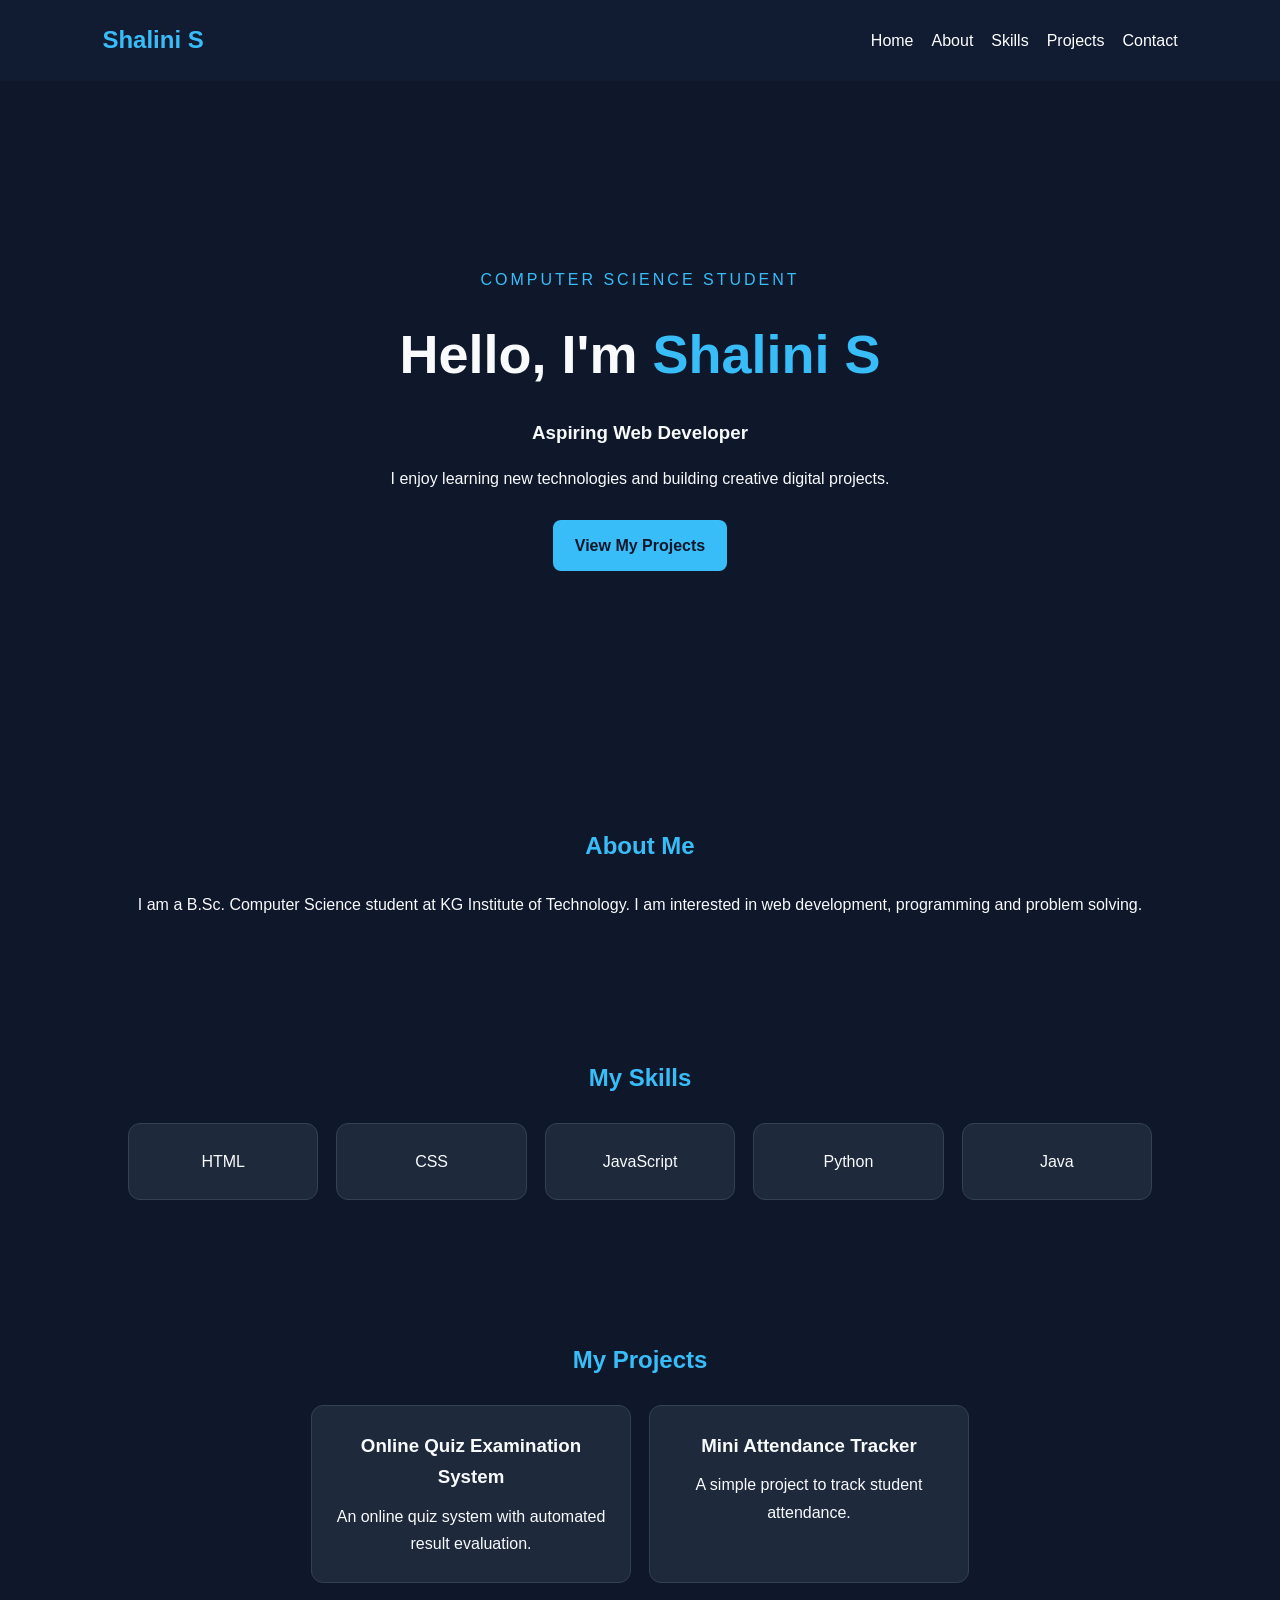
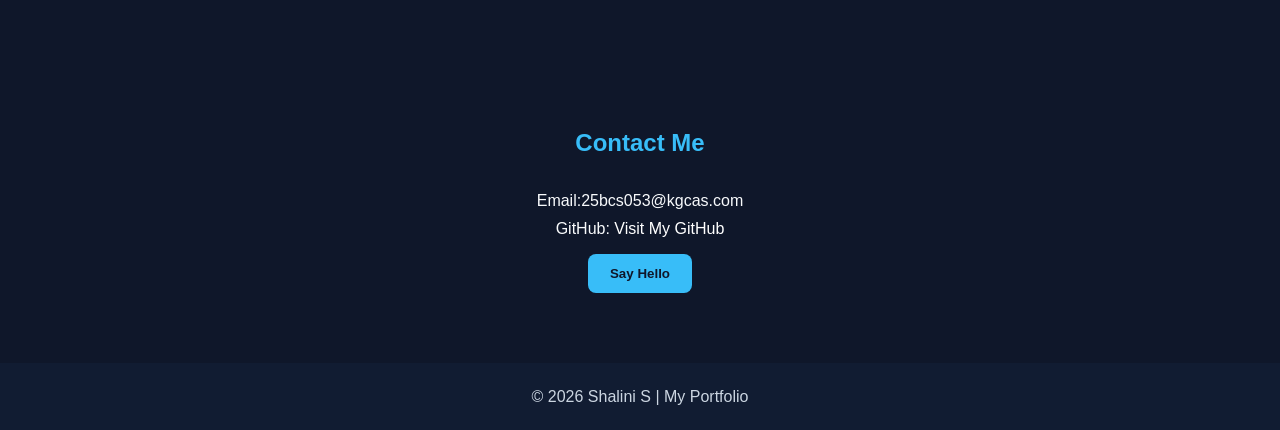
==== index.html @ 43c51bd3 "Rename intex.html to index.html" ====
<!DOCTYPE html>
<html lang="en">
<head>
    <meta charset="UTF-8">
    <meta name="viewport" content="width=device-width, initial-scale=1.0">
    <title>Shalini S | Portfolio</title>
    <link rel="stylesheet" href="style.css">
</head>
<body>

    <header>
        <h2>Shalini S</h2>
        <nav>
            <a href="#home">Home</a>
            <a href="#about">About</a>
            <a href="#skills">Skills</a>
            <a href="#projects">Projects</a>
            <a href="#contact">Contact</a>
        </nav>
    </header>

    <section id="home" class="hero">
        <p class="tag">COMPUTER SCIENCE STUDENT</p>
        <h1>Hello, I'm <span>Shalini S</span></h1>
        <h3>Aspiring Web Developer</h3>
        <p>I enjoy learning new technologies and building
           creative digital projects.</p>
        <a class="btn" href="#projects">View My Projects</a>
    </section>

    <section id="about">
        <h2>About Me</h2>
        <p>I am a B.Sc. Computer Science student at
           KG Institute of Technology. I am interested in
           web development, programming and problem solving.</p>
    </section>

    <section id="skills">
        <h2>My Skills</h2>
        <div class="cards">
            <div class="card">HTML</div>
            <div class="card">CSS</div>
            <div class="card">JavaScript</div>
            <div class="card">Python</div>
            <div class="card">Java</div>
        </div>
    </section>

    <section id="projects">
        <h2>My Projects</h2>
        <div class="cards">
            <div class="card">
                <h3>Online Quiz Examination System</h3>
                <p>An online quiz system with automated
                   result evaluation.</p>
            </div>
            <div class="card">
                <h3>Mini Attendance Tracker</h3>
                <p>A simple project to track student attendance.</p>
            </div>
        </div>
    </section>

    <section id="contact">
        <h2>Contact Me</h2>
        <p>Email:25bcs053@kgcas.com</p>
        <p>GitHub: <a href="https://github.com/Shalini671"
           target="_blank">Visit My GitHub</a></p>
        <button class="btn" onclick="showMessage()">
            Say Hello
        </button>
        <p id="message"></p>
    </section>

    <footer>
        <p>© 2026 Shalini S | My Portfolio</p>
    </footer>

    <script src="script.js"></script>
</body>
</html>
---- style.css ----
* {
    margin: 0;
    padding: 0;
    box-sizing: border-box;
    scroll-behavior: smooth;
}

body {
    font-family: Arial, sans-serif;
    background: #0f172a;
    color: #f8fafc;
    line-height: 1.7;
}

header {
    display: flex;
    justify-content: space-between;
    align-items: center;
    padding: 20px 8%;
    background: #111c32;
    flex-wrap: wrap;
    gap: 12px;
}

header h2, span {
    color: #38bdf8;
}

nav {
    display: flex;
    flex-wrap: wrap;
    gap: 18px;
}

nav a, #contact a {
    color: white;
    text-decoration: none;
}

nav a:hover, #contact a:hover {
    color: #38bdf8;
}

section {
    padding: 70px 10%;
    text-align: center;
}

.hero {
    min-height: 75vh;
    display: flex;
    flex-direction: column;
    justify-content: center;
    align-items: center;
    gap: 16px;
}

.hero h1 {
    font-size: clamp(32px, 6vw, 54px);
}

.tag {
    color: #38bdf8;
    letter-spacing: 3px;
}

.btn {
    display: inline-block;
    background: #38bdf8;
    color: #0f172a;
    padding: 12px 22px;
    border: none;
    border-radius: 8px;
    text-decoration: none;
    font-weight: bold;
    cursor: pointer;
    margin-top: 12px;
}

.btn:hover {
    background: #7dd3fc;
}

section h2 {
    margin-bottom: 24px;
    color: #38bdf8;
}

.cards {
    display: flex;
    justify-content: center;
    flex-wrap: wrap;
    gap: 18px;
}

.card {
    background: #1e293b;
    border: 1px solid #334155;
    border-radius: 12px;
    padding: 24px;
    flex: 1 1 180px;
    max-width: 320px;
}

.card h3 {
    margin-bottom: 10px;
}

footer {
    background: #111c32;
    padding: 20px;
    text-align: center;
    color: #cbd5e1;
}

@media (max-width: 600px) {
    header {
        flex-direction: column;
    }

    nav {
        justify-content: center;
        gap: 12px;
    }

    section {
        padding: 50px 6%;
    }
}
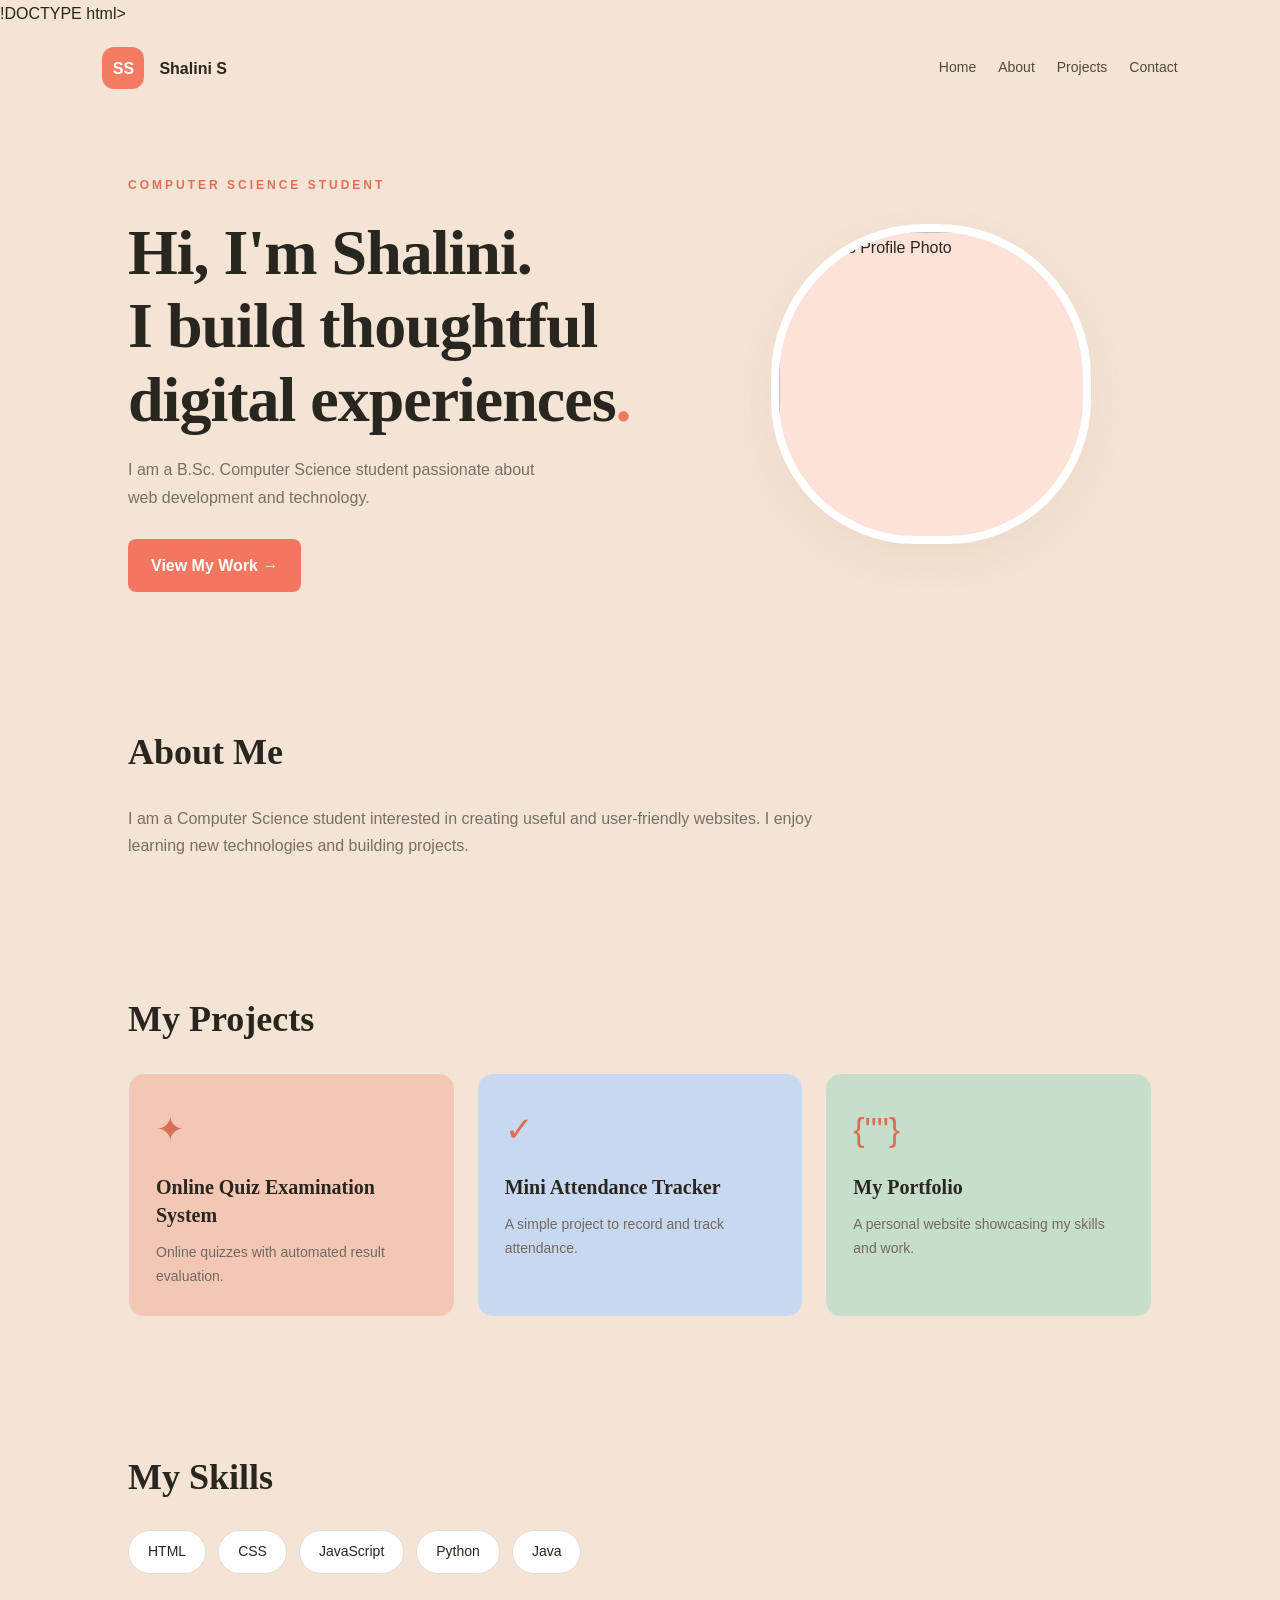
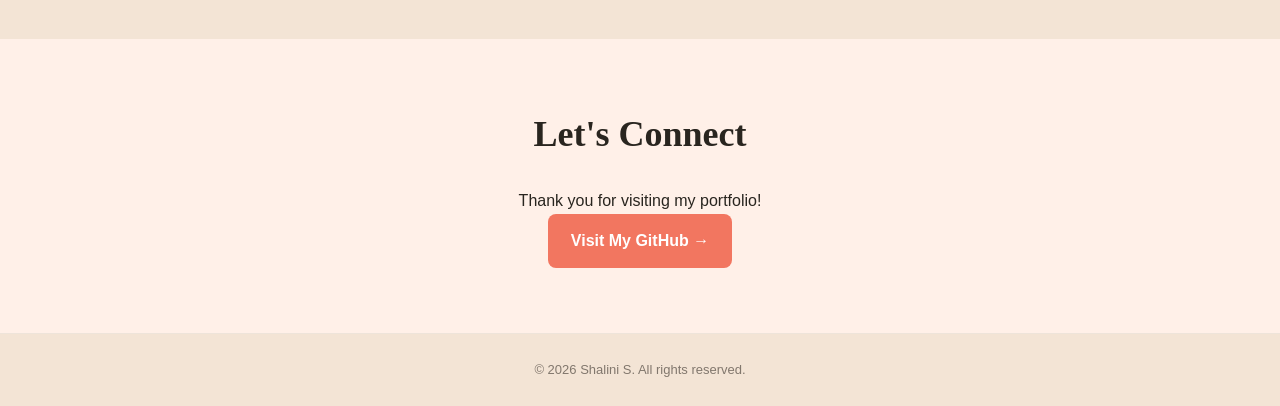
==== commit d877cd8a: "Update index.html" ====
--- a/index.html
+++ b/index.html
@@ -1,81 +1,94 @@
-<!DOCTYPE html>
+!DOCTYPE html>
 <html lang="en">
 <head>
-    <meta charset="UTF-8">
-    <meta name="viewport" content="width=device-width, initial-scale=1.0">
-    <title>Shalini S | Portfolio</title>
-    <link rel="stylesheet" href="style.css">
+  <meta charset="UTF-8">
+  <meta name="viewport" content="width=device-width, initial-scale=1.0">
+  <title>Shalini S | Portfolio</title>
+  <link rel="stylesheet" href="style.css">
 </head>
 <body>
+  <header>
+    <a class="logo" href="#home">SS</a>
+    <span class="brand">Shalini S</span>
 
-    <header>
-        <h2>Shalini S</h2>
-        <nav>
-            <a href="#home">Home</a>
-            <a href="#about">About</a>
-            <a href="#skills">Skills</a>
-            <a href="#projects">Projects</a>
-            <a href="#contact">Contact</a>
-        </nav>
-    </header>
+    <nav>
+      <a href="#home">Home</a>
+      <a href="#about">About</a>
+      <a href="#projects">Projects</a>
+      <a href="#contact">Contact</a>
+    </nav>
+  </header>
 
+  <main>
     <section id="home" class="hero">
+      <div class="intro">
         <p class="tag">COMPUTER SCIENCE STUDENT</p>
-        <h1>Hello, I'm <span>Shalini S</span></h1>
-        <h3>Aspiring Web Developer</h3>
-        <p>I enjoy learning new technologies and building
-           creative digital projects.</p>
-        <a class="btn" href="#projects">View My Projects</a>
+        <h1>Hi, I'm Shalini.<br>
+          I build thoughtful<br>
+          digital experiences<span>.</span>
+        </h1>
+        <p class="description">
+          I am a B.Sc. Computer Science student
+          passionate about web development and technology.
+        </p>
+        <a class="btn" href="#projects">View My Work →</a>
+      </div>
+      <div class="profile">
+  <img src="shalini.jpeg"
+       alt="Shalini's Profile Photo"
+       class="profile-photo">
+</div>
     </section>
 
-    <section id="about">
-        <h2>About Me</h2>
-        <p>I am a B.Sc. Computer Science student at
-           KG Institute of Technology. I am interested in
-           web development, programming and problem solving.</p>
+    <section id="about" class="section">
+      <h2>About Me</h2>
+      <p>
+        I am a Computer Science student interested in
+        creating useful and user-friendly websites.
+        I enjoy learning new technologies and building projects.
+      </p>
     </section>
 
-    <section id="skills">
-        <h2>My Skills</h2>
-        <div class="cards">
-            <div class="card">HTML</div>
-            <div class="card">CSS</div>
-            <div class="card">JavaScript</div>
-            <div class="card">Python</div>
-            <div class="card">Java</div>
-        </div>
+    <section id="projects" class="section">
+      <h2>My Projects</h2>
+      <div class="projects">
+        <article class="project-card peach">
+          <div class="project-icon">✦</div>
+          <h3>Online Quiz Examination System</h3>
+          <p>Online quizzes with automated result evaluation.</p>
+        </article>
+        <article class="project-card blue">
+          <div class="project-icon">✓</div>
+          <h3>Mini Attendance Tracker</h3>
+          <p>A simple project to record and track attendance.</p>
+        </article>
+        <article class="project-card green">
+          <div class="project-icon">{"</>"}</div>
+          <h3>My Portfolio</h3>
+          <p>A personal website showcasing my skills and work.</p>
+        </article>
+      </div>
     </section>
 
-    <section id="projects">
-        <h2>My Projects</h2>
-        <div class="cards">
-            <div class="card">
-                <h3>Online Quiz Examination System</h3>
-                <p>An online quiz system with automated
-                   result evaluation.</p>
-            </div>
-            <div class="card">
-                <h3>Mini Attendance Tracker</h3>
-                <p>A simple project to track student attendance.</p>
-            </div>
-        </div>
+    <section id="skills" class="section">
+      <h2>My Skills</h2>
+      <div class="skills">
+        <span>HTML</span><span>CSS</span>
+        <span>JavaScript</span><span>Python</span><span>Java</span>
+      </div>
     </section>
 
-    <section id="contact">
-        <h2>Contact Me</h2>
-        <p>Email:25bcs053@kgcas.com</p>
-        <p>GitHub: <a href="https://github.com/Shalini671"
-           target="_blank">Visit My GitHub</a></p>
-        <button class="btn" onclick="showMessage()">
-            Say Hello
-        </button>
-        <p id="message"></p>
+    <section id="contact" class="section">
+      <h2>Let's Connect</h2>
+      <p>Thank you for visiting my portfolio!</p>
+      <a class="btn" href="https://github.com/Shalini671"
+         target="_blank" rel="noopener noreferrer">
+        Visit My GitHub →
+      </a>
     </section>
+  </main>
 
-    <footer>
-        <p>© 2026 Shalini S | My Portfolio</p>
-    </footer>
-
-    <script src="script.js"></script>
+  <footer>© 2026 Shalini S. All rights reserved.</footer>
+  <script src="script.js"></script>
 </body>
 </html>
--- a/style.css
+++ b/style.css
@@ -1,129 +1,257 @@
 * {
-    margin: 0;
-    padding: 0;
-    box-sizing: border-box;
-    scroll-behavior: smooth;
+  margin: 0;
+  padding: 0;
+  box-sizing: border-box;
+  scroll-behavior: smooth;
 }
 
 body {
-    font-family: Arial, sans-serif;
-    background: #0f172a;
-    color: #f8fafc;
-    line-height: 1.7;
+  font-family: Arial, sans-serif;
+  background: #f3e4d5;
+  color: #29251f;
+  line-height: 1.7;
 }
 
 header {
-    display: flex;
-    justify-content: space-between;
-    align-items: center;
-    padding: 20px 8%;
-    background: #111c32;
+  display: flex;
+  align-items: center;
+  gap: 15px;
+  padding: 20px 8%;
+  background: #f3e4d5;
+  border-bottom: 1px solid #eee4da;
+  position: sticky;
+  top: 0;
+  z-index: 10;
+}
+
+.logo {
+  display: grid;
+  place-items: center;
+  width: 42px;
+  height: 42px;
+  border-radius: 12px;
+  background: #f47c63;
+  color: white;
+  font-weight: bold;
+  text-decoration: none;
+}
+
+.brand {
+  font-weight: bold;
+  margin-right: auto;
+}
+
+nav {
+  display: flex;
+  gap: 22px;
+}
+
+nav a {
+  text-decoration: none;
+  color: #51483f;
+  font-size: 14px;
+  transition: color 0.3s;
+}
+
+nav a:hover {
+  color: #f27660;
+}
+
+.hero {
+  min-height: 500px;
+  display: flex;
+  align-items: center;
+  justify-content: space-between;
+  gap: 50px;
+  padding: 65px 10%;
+}
+
+.intro {
+  flex: 1.2;
+}
+
+.tag {
+  color: #df7058;
+  font-size: 12px;
+  font-weight: bold;
+  letter-spacing: 3px;
+}
+
+h1 {
+  font-family: Georgia, serif;
+  font-size: clamp(38px, 5vw, 64px);
+  line-height: 1.15;
+  margin: 20px 0;
+  letter-spacing: -1px;
+}
+
+h1 span {
+  color: #f27660;
+}
+
+.description {
+  max-width: 440px;
+  color: #776f67;
+  margin-bottom: 28px;
+}
+
+.btn {
+  display: inline-block;
+  padding: 13px 23px;
+  background: #f27660;
+  color: white;
+  border-radius: 8px;
+  text-decoration: none;
+  font-weight: bold;
+  transition: 0.3s;
+}
+
+.btn:hover {
+  background: #d95f49;
+  transform: translateY(-2px);
+}
+
+.profile {
+  flex: 1;
+  display: flex;
+  justify-content: center;
+  position: relative;
+}
+
+.profile-photo {
+  width: min(320px, 75vw);
+  aspect-ratio: 1 / 1;
+  object-fit: cover;
+  object-position: center;
+  border-radius: 48% 48% 45% 45%;
+  border: 8px solid white;
+  box-shadow: 0 15px 40px #e9c7b966;
+  background: #fce2d9;
+}
+
+.section {
+  padding: 65px 10%;
+}
+
+.section h2 {
+  font-family: Georgia, serif;
+  font-size: 36px;
+  margin-bottom: 22px;
+}
+
+#about p {
+  max-width: 700px;
+  color: #776f67;
+}
+
+.projects {
+  display: grid;
+  grid-template-columns: repeat(3, minmax(0, 1fr));
+  gap: 22px;
+}
+
+.project-card {
+  padding: 27px;
+  border-radius: 16px;
+  border: 1px solid #eee5dc;
+  transition: transform 0.3s, box-shadow 0.3s;
+}
+
+.project-card:hover {
+  transform: translateY(-6px);
+  box-shadow: 0 12px 28px #8b71551a;
+}
+
+.peach {
+  background: #f4c7b5;
+}
+
+.blue {
+  background: #c8d8f0;
+}
+
+.green {
+  background: #c7dfca;
+}
+
+.project-icon {
+  font-size: 34px;
+  margin-bottom: 15px;
+  color: #d96f58;
+}
+
+.project-card h3 {
+  font-family: Georgia, serif;
+  font-size: 20px;
+  line-height: 1.4;
+  margin-bottom: 12px;
+}
+
+.project-card p {
+  font-size: 14px;
+  color: #716960;
+}
+
+.skills {
+  display: flex;
+  flex-wrap: wrap;
+  gap: 12px;
+}
+
+.skills span {
+  padding: 9px 19px;
+  border: 1px solid #e9dcd0;
+  border-radius: 30px;
+  background: white;
+  font-size: 14px;
+}
+
+#contact {
+  background: #fff0e8;
+  text-align: center;
+}
+
+footer {
+  text-align: center;
+  padding: 25px;
+  color: #81776d;
+  font-size: 13px;
+  border-top: 1px solid #eee4da;
+}
+
+@media (max-width: 750px) {
+  header {
     flex-wrap: wrap;
-    gap: 12px;
-}
-
-header h2, span {
-    color: #38bdf8;
-}
-
-nav {
-    display: flex;
+    padding: 16px 6%;
+  }
+
+  nav {
+    width: 100%;
     flex-wrap: wrap;
-    gap: 18px;
-}
-
-nav a, #contact a {
-    color: white;
-    text-decoration: none;
-}
-
-nav a:hover, #contact a:hover {
-    color: #38bdf8;
-}
-
-section {
-    padding: 70px 10%;
+    gap: 15px;
+  }
+
+  .hero {
+    flex-direction: column-reverse;
     text-align: center;
-}
-
-.hero {
-    min-height: 75vh;
-    display: flex;
-    flex-direction: column;
-    justify-content: center;
-    align-items: center;
-    gap: 16px;
-}
-
-.hero h1 {
-    font-size: clamp(32px, 6vw, 54px);
-}
-
-.tag {
-    color: #38bdf8;
-    letter-spacing: 3px;
-}
-
-.btn {
-    display: inline-block;
-    background: #38bdf8;
-    color: #0f172a;
-    padding: 12px 22px;
-    border: none;
-    border-radius: 8px;
-    text-decoration: none;
-    font-weight: bold;
-    cursor: pointer;
-    margin-top: 12px;
-}
-
-.btn:hover {
-    background: #7dd3fc;
-}
-
-section h2 {
-    margin-bottom: 24px;
-    color: #38bdf8;
-}
-
-.cards {
-    display: flex;
-    justify-content: center;
-    flex-wrap: wrap;
-    gap: 18px;
-}
-
-.card {
-    background: #1e293b;
-    border: 1px solid #334155;
-    border-radius: 12px;
-    padding: 24px;
-    flex: 1 1 180px;
-    max-width: 320px;
-}
-
-.card h3 {
-    margin-bottom: 10px;
-}
-
-footer {
-    background: #111c32;
-    padding: 20px;
-    text-align: center;
-    color: #cbd5e1;
-}
-
-@media (max-width: 600px) {
-    header {
-        flex-direction: column;
-    }
-
-    nav {
-        justify-content: center;
-        gap: 12px;
-    }
-
-    section {
-        padding: 50px 6%;
-    }
-}+    padding: 45px 7%;
+    gap: 30px;
+  }
+
+  .description {
+    margin-left: auto;
+    margin-right: auto;
+  }
+
+  .section {
+    padding: 45px 7%;
+  }
+
+  .projects {
+    grid-template-columns: 1fr;
+  }
+
+  .section h2 {
+    font-size: 30px;
+  }
+}
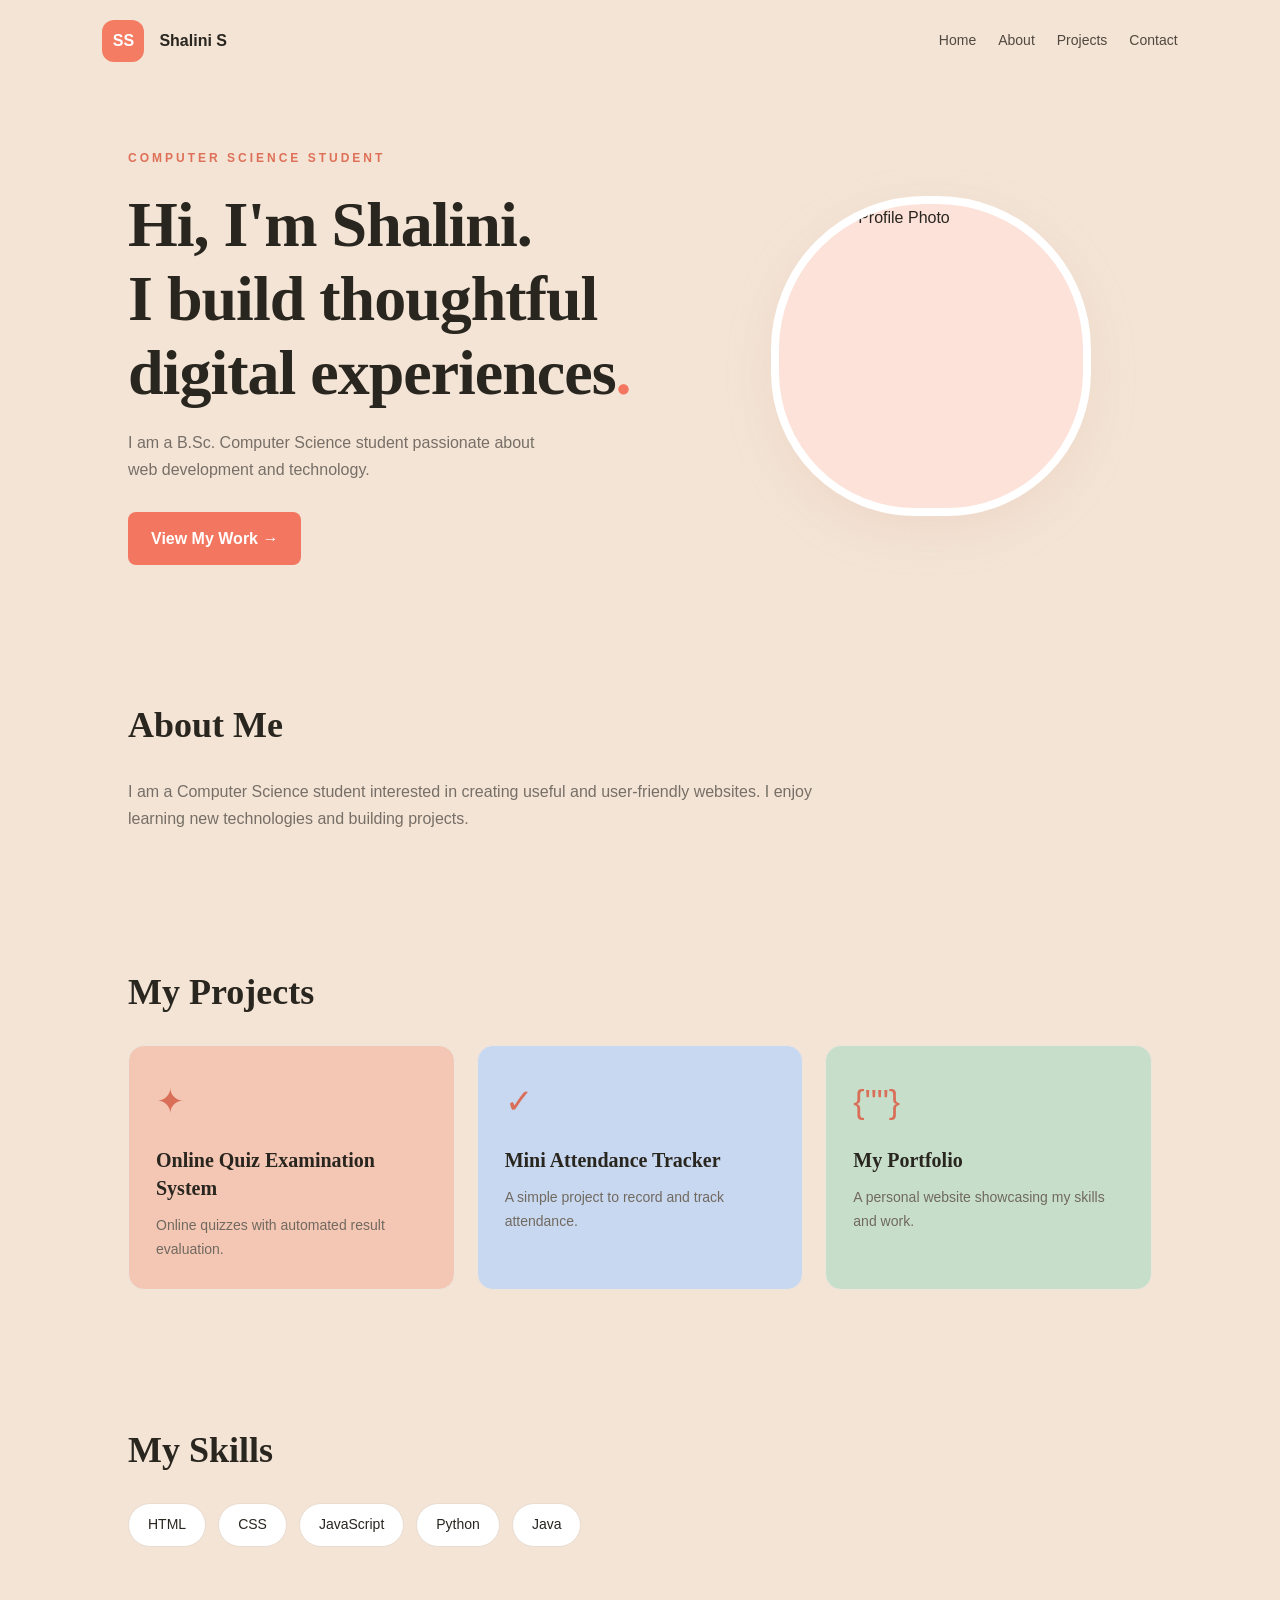
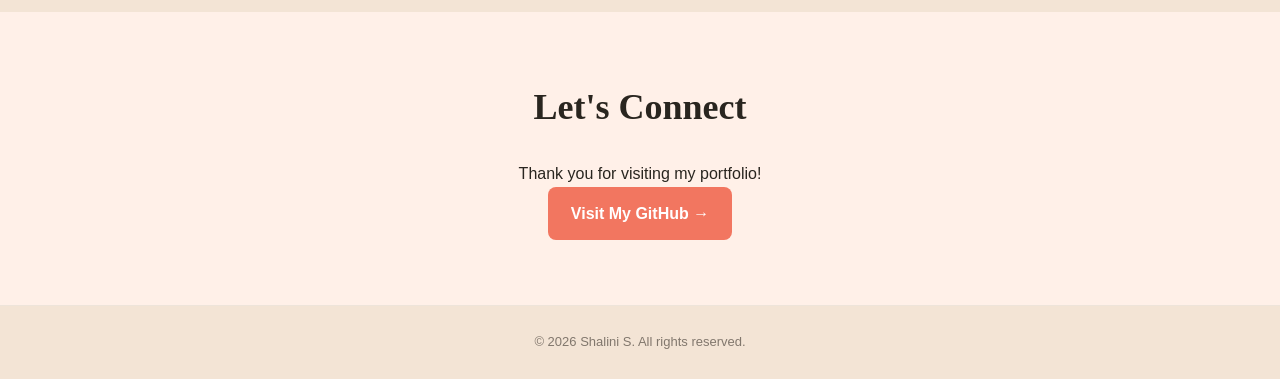
==== commit 7b64fdb3: "Update index.html" ====
--- a/index.html
+++ b/index.html
@@ -1,4 +1,4 @@
-!DOCTYPE html>
+<!DOCTYPE html>
 <html lang="en">
 <head>
   <meta charset="UTF-8">
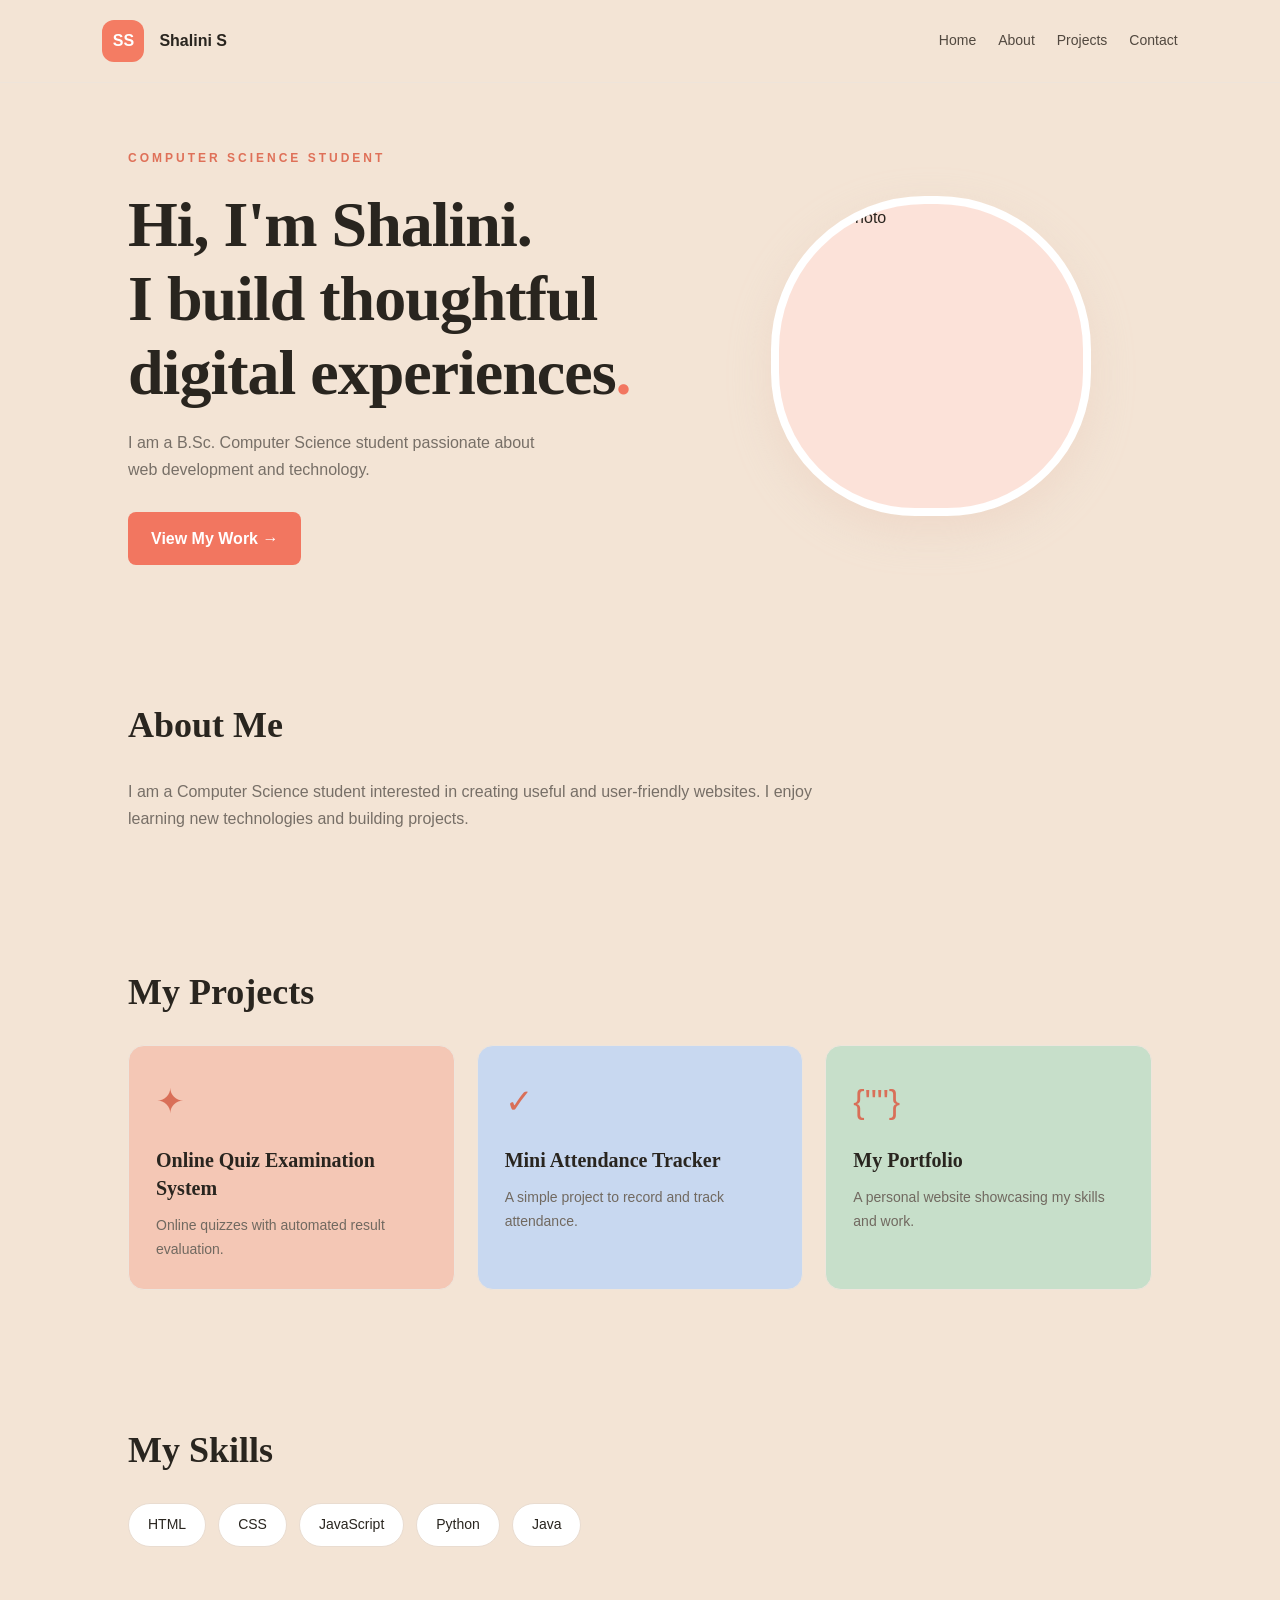
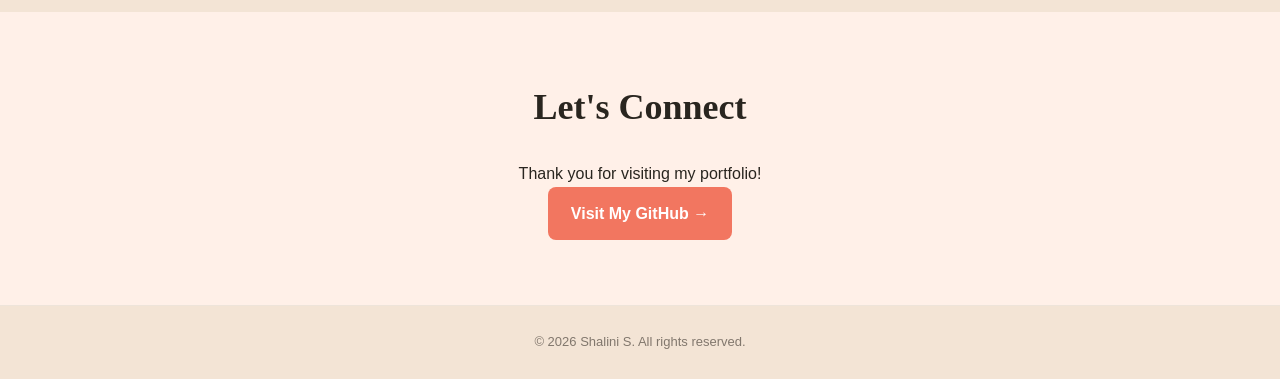
==== commit 3f68c4e2: "Update index.html" ====
--- a/index.html
+++ b/index.html
@@ -35,7 +35,7 @@
       </div>
       <div class="profile">
   <img src="shalini.jpeg"
-       alt="Shalini's Profile Photo"
+       alt="Profile Photo"
        class="profile-photo">
 </div>
     </section>
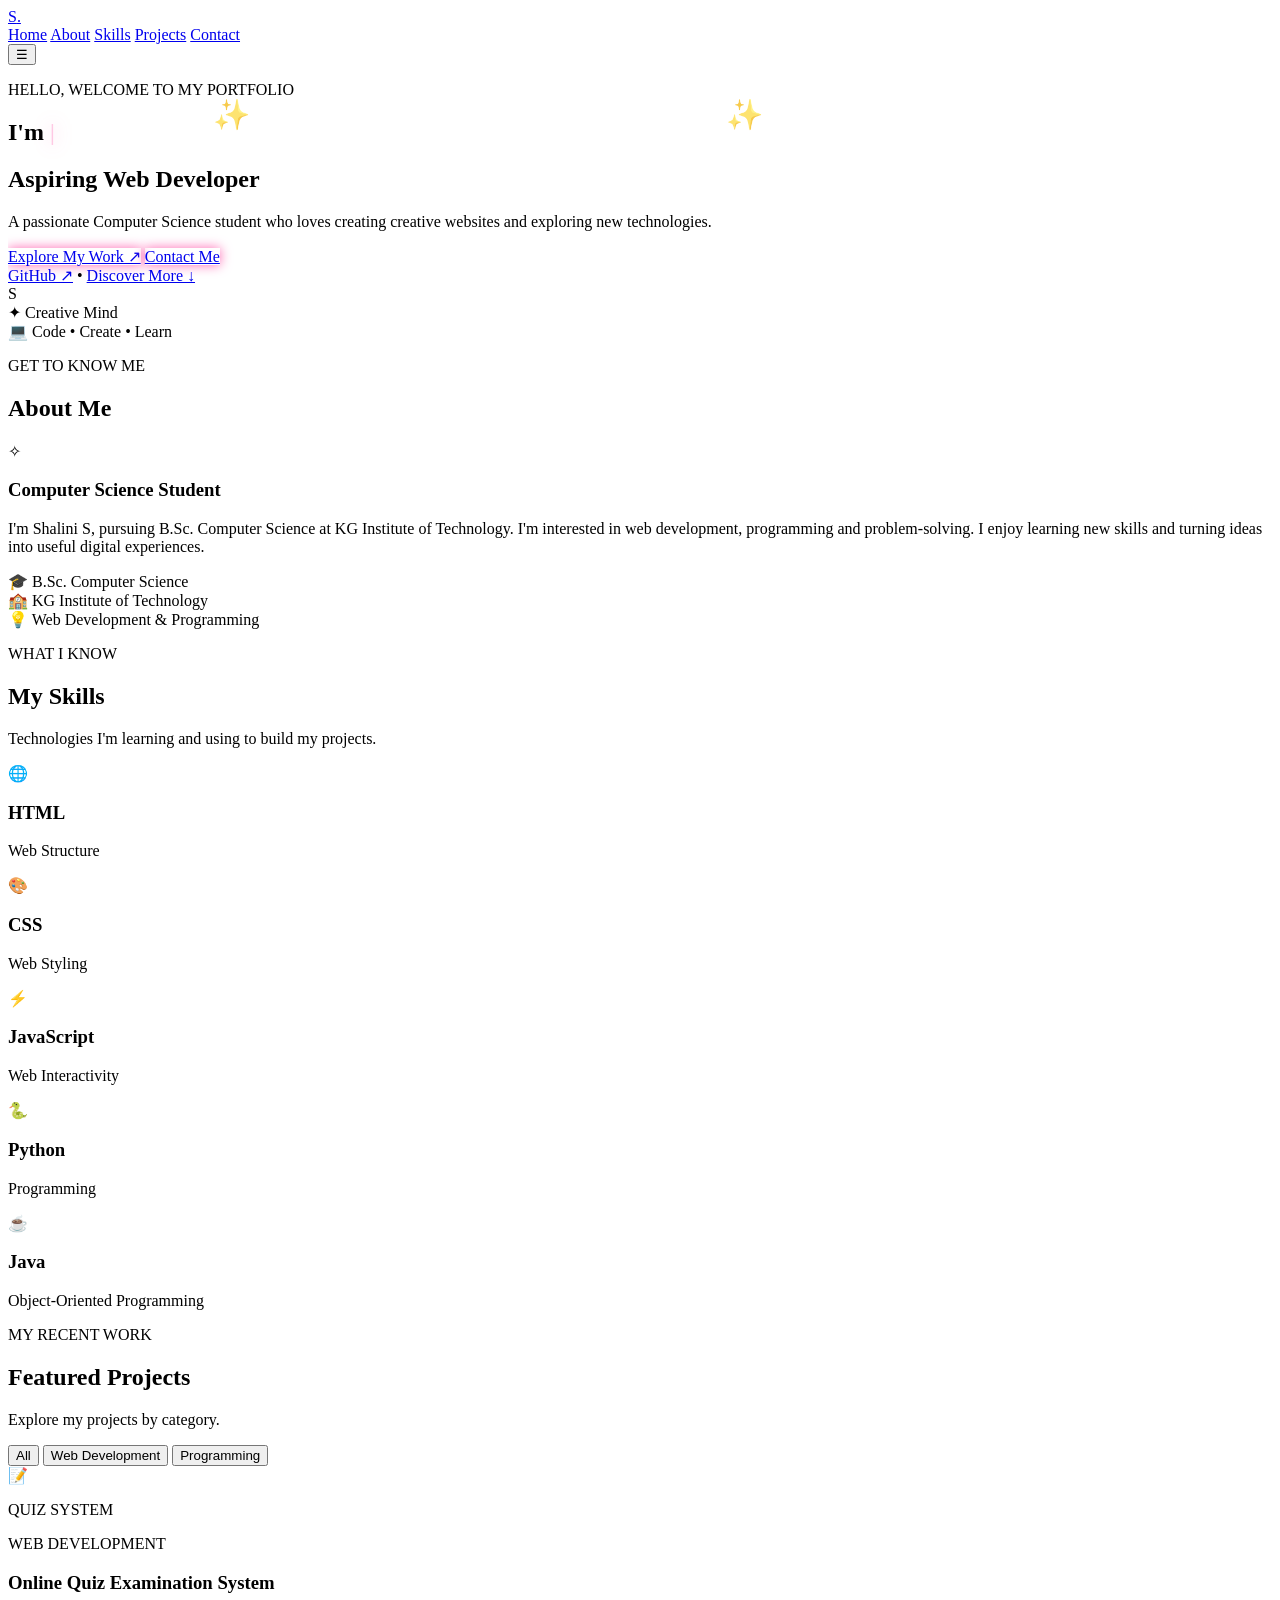
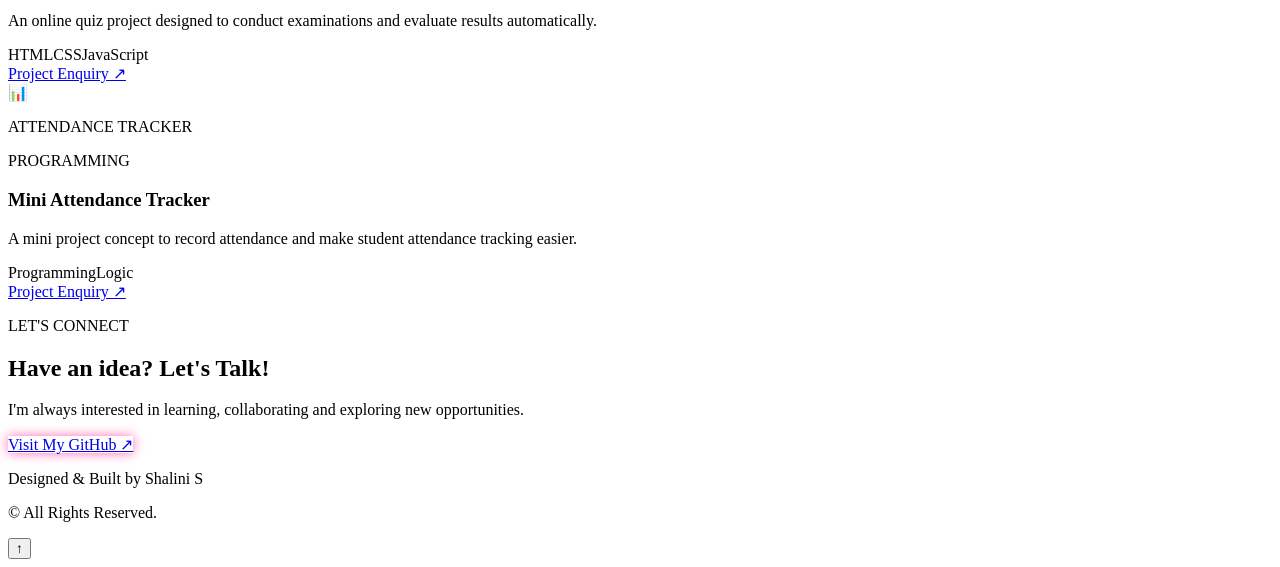
==== commit 718d9137: "Update index.html" ====
--- a/index.html
+++ b/index.html
@@ -1,94 +1,227 @@
 <!DOCTYPE html>
 <html lang="en">
 <head>
-  <meta charset="UTF-8">
-  <meta name="viewport" content="width=device-width, initial-scale=1.0">
-  <title>Shalini S | Portfolio</title>
-  <link rel="stylesheet" href="style.css">
+    <meta charset="UTF-8">
+    <meta name="viewport" content="width=device-width, initial-scale=1.0">
+    <title>Shalini S | Portfolio</title>
+    <link rel="stylesheet" href="style.css">
+    <link rel="preconnect" href="https://fonts.googleapis.com">
+    <link href="https://fonts.googleapis.com/css2?family=Poppins:wght@300;400;500;600;700;800&display=swap" rel="stylesheet">
 </head>
 <body>
-  <header>
-    <a class="logo" href="#home">SS</a>
-    <span class="brand">Shalini S</span>
-
-    <nav>
-      <a href="#home">Home</a>
-      <a href="#about">About</a>
-      <a href="#projects">Projects</a>
-      <a href="#contact">Contact</a>
-    </nav>
-  </header>
-
-  <main>
-    <section id="home" class="hero">
-      <div class="intro">
-        <p class="tag">COMPUTER SCIENCE STUDENT</p>
-        <h1>Hi, I'm Shalini.<br>
-          I build thoughtful<br>
-          digital experiences<span>.</span>
-        </h1>
-        <p class="description">
-          I am a B.Sc. Computer Science student
-          passionate about web development and technology.
-        </p>
-        <a class="btn" href="#projects">View My Work →</a>
-      </div>
-      <div class="profile">
-  <img src="shalini.jpeg"
-       alt="Profile Photo"
-       class="profile-photo">
-</div>
-    </section>
-
-    <section id="about" class="section">
-      <h2>About Me</h2>
-      <p>
-        I am a Computer Science student interested in
-        creating useful and user-friendly websites.
-        I enjoy learning new technologies and building projects.
-      </p>
-    </section>
-
-    <section id="projects" class="section">
-      <h2>My Projects</h2>
-      <div class="projects">
-        <article class="project-card peach">
-          <div class="project-icon">✦</div>
-          <h3>Online Quiz Examination System</h3>
-          <p>Online quizzes with automated result evaluation.</p>
-        </article>
-        <article class="project-card blue">
-          <div class="project-icon">✓</div>
-          <h3>Mini Attendance Tracker</h3>
-          <p>A simple project to record and track attendance.</p>
-        </article>
-        <article class="project-card green">
-          <div class="project-icon">{"</>"}</div>
-          <h3>My Portfolio</h3>
-          <p>A personal website showcasing my skills and work.</p>
-        </article>
-      </div>
-    </section>
-
-    <section id="skills" class="section">
-      <h2>My Skills</h2>
-      <div class="skills">
-        <span>HTML</span><span>CSS</span>
-        <span>JavaScript</span><span>Python</span><span>Java</span>
-      </div>
-    </section>
-
-    <section id="contact" class="section">
-      <h2>Let's Connect</h2>
-      <p>Thank you for visiting my portfolio!</p>
-      <a class="btn" href="https://github.com/Shalini671"
-         target="_blank" rel="noopener noreferrer">
-        Visit My GitHub →
-      </a>
-    </section>
-  </main>
-
-  <footer>© 2026 Shalini S. All rights reserved.</footer>
-  <script src="script.js"></script>
+
+    <div class="cursor-glow"></div>
+
+    <header>
+        <a href="#home" class="logo">S<span>.</span></a>
+
+        <nav id="navbar">
+            <a href="#home" class="active">Home</a>
+            <a href="#about">About</a>
+            <a href="#skills">Skills</a>
+            <a href="#projects">Projects</a>
+            <a href="#contact">Contact</a>
+        </nav>
+
+        <button class="menu-btn" id="menuBtn" aria-label="Toggle menu">☰</button>
+    </header>
+
+    <main>
+        <section id="home" class="hero section">
+            <div class="hero-content reveal">
+                <p class="intro">HELLO, WELCOME TO MY PORTFOLIO</p>
+
+                <h1>I'm <span id="animatedName"></span><span class="typing-cursor">|</span></h1>
+
+                <h2>Aspiring <span class="gradient-text">Web Developer</span></h2>
+
+                <p class="hero-description">
+                    A passionate Computer Science student who loves creating
+                    creative websites and exploring new technologies.
+                </p>
+
+                <div class="hero-buttons">
+                    <a href="#projects" class="btn primary-btn">Explore My Work ↗</a>
+                    <a href="#contact" class="btn outline-btn">Contact Me</a>
+                </div>
+
+                <div class="social-links">
+                    <a href="https://github.com/Shalini671"
+                       target="_blank" rel="noopener noreferrer">GitHub ↗</a>
+                    <span>•</span>
+                    <a href="#about">Discover More ↓</a>
+                </div>
+            </div>
+
+            <div class="hero-visual reveal">
+                <div class="orbit orbit-one"></div>
+                <div class="orbit orbit-two"></div>
+                <div class="profile-circle">
+                    <div class="profile-placeholder">S</div>
+                    <!-- To display your photo, replace the S above with:
+                    <img src="shalini.jpg" alt="Shalini S">
+                    Keep shalini.jpg in the same folder. -->
+                </div>
+                <div class="floating-card card-top">✦ Creative Mind</div>
+                <div class="floating-card card-bottom">💻 Code • Create • Learn</div>
+            </div>
+        </section>
+
+        <section id="about" class="section">
+            <div class="section-heading reveal">
+                <p class="section-tag">GET TO KNOW ME</p>
+                <h2>About <span class="gradient-text">Me</span></h2>
+            </div>
+
+            <div class="about-card reveal">
+                <div class="about-icon">✧</div>
+                <div>
+                    <h3>Computer Science Student</h3>
+                    <p>
+                        I'm Shalini S, pursuing B.Sc. Computer Science at
+                        KG Institute of Technology. I'm interested in web
+                        development, programming and problem-solving.
+                        I enjoy learning new skills and turning ideas into
+                        useful digital experiences.
+                    </p>
+                    <div class="about-details">
+                        <div><span>🎓</span> B.Sc. Computer Science</div>
+                        <div><span>🏫</span> KG Institute of Technology</div>
+                        <div><span>💡</span> Web Development & Programming</div>
+                    </div>
+                </div>
+            </div>
+        </section>
+
+        <section id="skills" class="section">
+            <div class="section-heading reveal">
+                <p class="section-tag">WHAT I KNOW</p>
+                <h2>My <span class="gradient-text">Skills</span></h2>
+                <p class="section-description">
+                    Technologies I'm learning and using to build my projects.
+                </p>
+            </div>
+
+            <div class="skills-grid">
+                <div class="skill-card reveal">
+                    <span class="skill-icon">🌐</span>
+                    <h3>HTML</h3>
+                    <p>Web Structure</p>
+                    <div class="skill-line"><span style="--level:85%"></span></div>
+                </div>
+
+                <div class="skill-card reveal">
+                    <span class="skill-icon">🎨</span>
+                    <h3>CSS</h3>
+                    <p>Web Styling</p>
+                    <div class="skill-line"><span style="--level:80%"></span></div>
+                </div>
+
+                <div class="skill-card reveal">
+                    <span class="skill-icon">⚡</span>
+                    <h3>JavaScript</h3>
+                    <p>Web Interactivity</p>
+                    <div class="skill-line"><span style="--level:70%"></span></div>
+                </div>
+
+                <div class="skill-card reveal">
+                    <span class="skill-icon">🐍</span>
+                    <h3>Python</h3>
+                    <p>Programming</p>
+                    <div class="skill-line"><span style="--level:75%"></span></div>
+                </div>
+
+                <div class="skill-card reveal">
+                    <span class="skill-icon">☕</span>
+                    <h3>Java</h3>
+                    <p>Object-Oriented Programming</p>
+                    <div class="skill-line"><span style="--level:65%"></span></div>
+                </div>
+            </div>
+        </section>
+
+        <section id="projects" class="section">
+            <div class="section-heading reveal">
+                <p class="section-tag">MY RECENT WORK</p>
+                <h2>Featured <span class="gradient-text">Projects</span></h2>
+                <p class="section-description">
+                    Explore my projects by category.
+                </p>
+            </div>
+
+            <div class="filter-buttons reveal">
+                <button class="filter-btn active" data-filter="all">All</button>
+                <button class="filter-btn" data-filter="web">Web Development</button>
+                <button class="filter-btn" data-filter="java">Programming</button>
+            </div>
+
+            <div class="projects-grid">
+                <article class="project-card reveal" data-category="web">
+                    <div class="project-visual quiz-visual">
+                        <span>📝</span>
+                        <p>QUIZ SYSTEM</p>
+                    </div>
+                    <div class="project-info">
+                        <span class="project-label">WEB DEVELOPMENT</span>
+                        <h3>Online Quiz Examination System</h3>
+                        <p>
+                            An online quiz project designed to conduct
+                            examinations and evaluate results automatically.
+                        </p>
+                        <div class="project-tags">
+                            <span>HTML</span><span>CSS</span><span>JavaScript</span>
+                        </div>
+                        <a href="#contact" class="project-link">Project Enquiry ↗</a>
+                    </div>
+                </article>
+
+                <article class="project-card reveal" data-category="java">
+                    <div class="project-visual attendance-visual">
+                        <span>📊</span>
+                        <p>ATTENDANCE TRACKER</p>
+                    </div>
+                    <div class="project-info">
+                        <span class="project-label">PROGRAMMING</span>
+                        <h3>Mini Attendance Tracker</h3>
+                        <p>
+                            A mini project concept to record attendance
+                            and make student attendance tracking easier.
+                        </p>
+                        <div class="project-tags">
+                            <span>Programming</span><span>Logic</span>
+                        </div>
+                        <a href="#contact" class="project-link">Project Enquiry ↗</a>
+                    </div>
+                </article>
+            </div>
+
+            <p id="noProjects" class="no-projects" hidden>
+                No projects found in this category.
+            </p>
+        </section>
+
+        <section id="contact" class="section">
+            <div class="contact-card reveal">
+                <p class="section-tag">LET'S CONNECT</p>
+                <h2>Have an idea? Let's <span class="gradient-text">Talk!</span></h2>
+                <p>
+                    I'm always interested in learning, collaborating
+                    and exploring new opportunities.
+                </p>
+                <a href="https://github.com/Shalini671"
+                   target="_blank" rel="noopener noreferrer"
+                   class="btn primary-btn">Visit My GitHub ↗</a>
+            </div>
+        </section>
+    </main>
+
+    <footer>
+        <p>Designed & Built by <span>Shalini S</span></p>
+        <p>© <span id="year"></span> All Rights Reserved.</p>
+    </footer>
+
+    <button id="backToTop" aria-label="Back to top">↑</button>
+
+    <script src="script.js"></script>
 </body>
 </html>
--- a/style.css
+++ b/style.css
@@ -1,257 +1,97 @@
-* {
-  margin: 0;
-  padding: 0;
-  box-sizing: border-box;
-  scroll-behavior: smooth;
+/* ✨ Glitter background effect */
+.hero {
+    position: relative;
+    overflow: hidden;
+    isolation: isolate;
 }
 
-body {
-  font-family: Arial, sans-serif;
-  background: #f3e4d5;
-  color: #29251f;
-  line-height: 1.7;
+.hero::before {
+    content: "✦  ✧  ✨  ⋆  ✦  ✧  ⋆  ✨";
+    position: absolute;
+    inset: 0;
+    color: #ffffff;
+    font-size: 30px;
+    letter-spacing: 35px;
+    line-height: 100px;
+    overflow: hidden;
+    opacity: 0.7;
+    pointer-events: none;
+    z-index: -1;
+    animation: glitterMove 4s ease-in-out infinite alternate;
 }
 
-header {
-  display: flex;
-  align-items: center;
-  gap: 15px;
-  padding: 20px 8%;
-  background: #f3e4d5;
-  border-bottom: 1px solid #eee4da;
-  position: sticky;
-  top: 0;
-  z-index: 10;
+/* 💖 Bright glitter name */
+h1 span {
+    background: linear-gradient(
+        90deg,
+        #ff69b4,
+        #ffffff,
+        #c084fc,
+        #ffd700,
+        #ff69b4
+    );
+    background-size: 300% auto;
+    color: transparent;
+    background-clip: text;
+    -webkit-background-clip: text;
+    animation: nameGlow 3s linear infinite;
+    text-shadow: 0 0 15px #ff69b480;
 }
 
-.logo {
-  display: grid;
-  place-items: center;
-  width: 42px;
-  height: 42px;
-  border-radius: 12px;
-  background: #f47c63;
-  color: white;
-  font-weight: bold;
-  text-decoration: none;
+/* 📸 Round photo with glow */
+.profile-photo {
+    width: 250px;
+    height: 250px;
+    object-fit: cover;
+    border-radius: 50%;
+    border: 4px solid #ffb6d9;
+    box-shadow: 0 0 15px #ff69b4,
+                0 0 35px #c084fc,
+                0 0 55px #ffb6d9;
+    animation: photoGlow 2s ease-in-out infinite alternate;
 }
 
-.brand {
-  font-weight: bold;
-  margin-right: auto;
-}
-
-nav {
-  display: flex;
-  gap: 22px;
-}
-
-nav a {
-  text-decoration: none;
-  color: #51483f;
-  font-size: 14px;
-  transition: color 0.3s;
-}
-
-nav a:hover {
-  color: #f27660;
-}
-
-.hero {
-  min-height: 500px;
-  display: flex;
-  align-items: center;
-  justify-content: space-between;
-  gap: 50px;
-  padding: 65px 10%;
-}
-
-.intro {
-  flex: 1.2;
-}
-
-.tag {
-  color: #df7058;
-  font-size: 12px;
-  font-weight: bold;
-  letter-spacing: 3px;
-}
-
-h1 {
-  font-family: Georgia, serif;
-  font-size: clamp(38px, 5vw, 64px);
-  line-height: 1.15;
-  margin: 20px 0;
-  letter-spacing: -1px;
-}
-
-h1 span {
-  color: #f27660;
-}
-
-.description {
-  max-width: 440px;
-  color: #776f67;
-  margin-bottom: 28px;
-}
-
+/* ✨ Button glow */
 .btn {
-  display: inline-block;
-  padding: 13px 23px;
-  background: #f27660;
-  color: white;
-  border-radius: 8px;
-  text-decoration: none;
-  font-weight: bold;
-  transition: 0.3s;
+    box-shadow: 0 0 12px #ff69b4;
+    transition: 0.3s ease;
 }
 
 .btn:hover {
-  background: #d95f49;
-  transform: translateY(-2px);
+    transform: translateY(-4px) scale(1.05);
+    box-shadow: 0 0 25px #ff69b4,
+                0 0 40px #c084fc;
 }
 
-.profile {
-  flex: 1;
-  display: flex;
-  justify-content: center;
-  position: relative;
+/* Animations */
+@keyframes glitterMove {
+    from {
+        transform: translateY(-15px);
+        opacity: 0.3;
+    }
+    to {
+        transform: translateY(15px);
+        opacity: 0.9;
+    }
 }
 
-.profile-photo {
-  width: min(320px, 75vw);
-  aspect-ratio: 1 / 1;
-  object-fit: cover;
-  object-position: center;
-  border-radius: 48% 48% 45% 45%;
-  border: 8px solid white;
-  box-shadow: 0 15px 40px #e9c7b966;
-  background: #fce2d9;
+@keyframes nameGlow {
+    from {
+        background-position: 0% center;
+    }
+    to {
+        background-position: 300% center;
+    }
 }
 
-.section {
-  padding: 65px 10%;
+@keyframes photoGlow {
+    from {
+        box-shadow: 0 0 12px #ff69b4,
+                    0 0 25px #c084fc;
+    }
+    to {
+        box-shadow: 0 0 25px #ff69b4,
+                    0 0 45px #c084fc,
+                    0 0 60px #ffd700;
+    }
 }
-
-.section h2 {
-  font-family: Georgia, serif;
-  font-size: 36px;
-  margin-bottom: 22px;
-}
-
-#about p {
-  max-width: 700px;
-  color: #776f67;
-}
-
-.projects {
-  display: grid;
-  grid-template-columns: repeat(3, minmax(0, 1fr));
-  gap: 22px;
-}
-
-.project-card {
-  padding: 27px;
-  border-radius: 16px;
-  border: 1px solid #eee5dc;
-  transition: transform 0.3s, box-shadow 0.3s;
-}
-
-.project-card:hover {
-  transform: translateY(-6px);
-  box-shadow: 0 12px 28px #8b71551a;
-}
-
-.peach {
-  background: #f4c7b5;
-}
-
-.blue {
-  background: #c8d8f0;
-}
-
-.green {
-  background: #c7dfca;
-}
-
-.project-icon {
-  font-size: 34px;
-  margin-bottom: 15px;
-  color: #d96f58;
-}
-
-.project-card h3 {
-  font-family: Georgia, serif;
-  font-size: 20px;
-  line-height: 1.4;
-  margin-bottom: 12px;
-}
-
-.project-card p {
-  font-size: 14px;
-  color: #716960;
-}
-
-.skills {
-  display: flex;
-  flex-wrap: wrap;
-  gap: 12px;
-}
-
-.skills span {
-  padding: 9px 19px;
-  border: 1px solid #e9dcd0;
-  border-radius: 30px;
-  background: white;
-  font-size: 14px;
-}
-
-#contact {
-  background: #fff0e8;
-  text-align: center;
-}
-
-footer {
-  text-align: center;
-  padding: 25px;
-  color: #81776d;
-  font-size: 13px;
-  border-top: 1px solid #eee4da;
-}
-
-@media (max-width: 750px) {
-  header {
-    flex-wrap: wrap;
-    padding: 16px 6%;
-  }
-
-  nav {
-    width: 100%;
-    flex-wrap: wrap;
-    gap: 15px;
-  }
-
-  .hero {
-    flex-direction: column-reverse;
-    text-align: center;
-    padding: 45px 7%;
-    gap: 30px;
-  }
-
-  .description {
-    margin-left: auto;
-    margin-right: auto;
-  }
-
-  .section {
-    padding: 45px 7%;
-  }
-
-  .projects {
-    grid-template-columns: 1fr;
-  }
-
-  .section h2 {
-    font-size: 30px;
-  }
-}
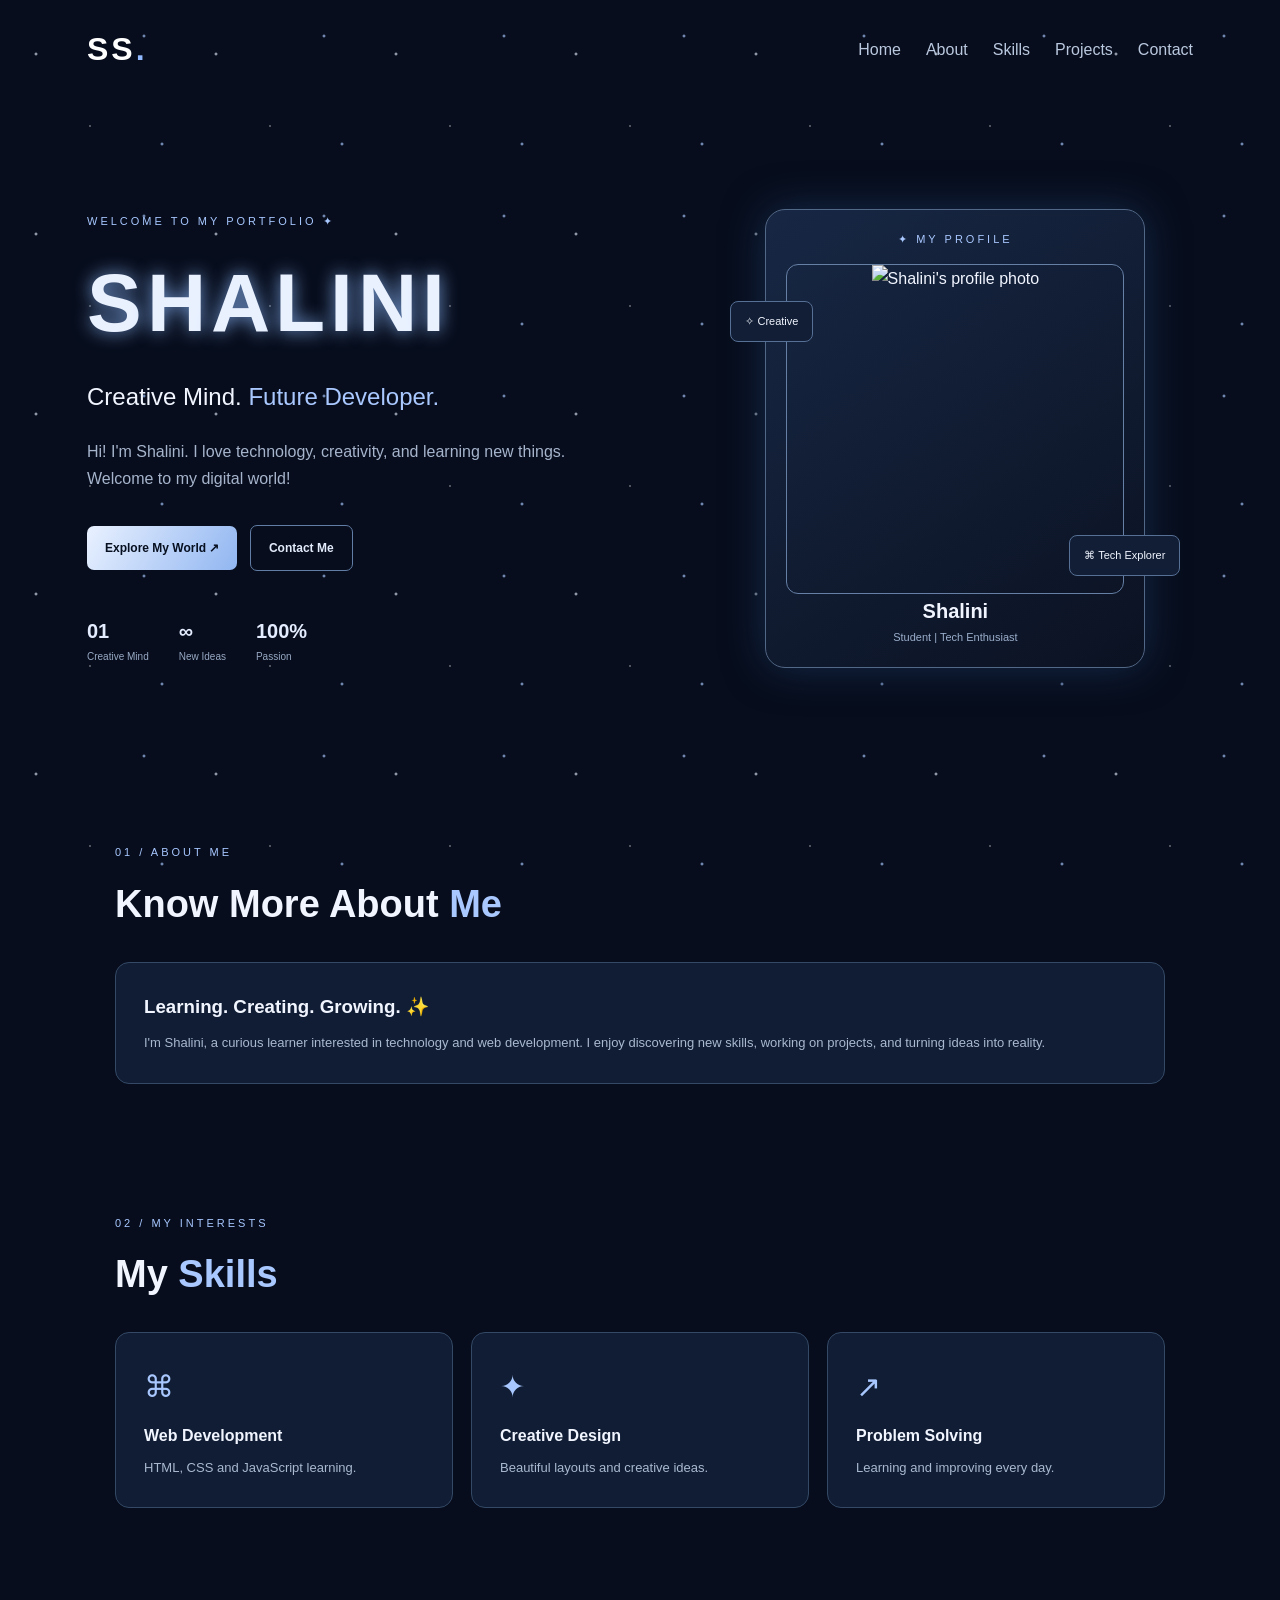
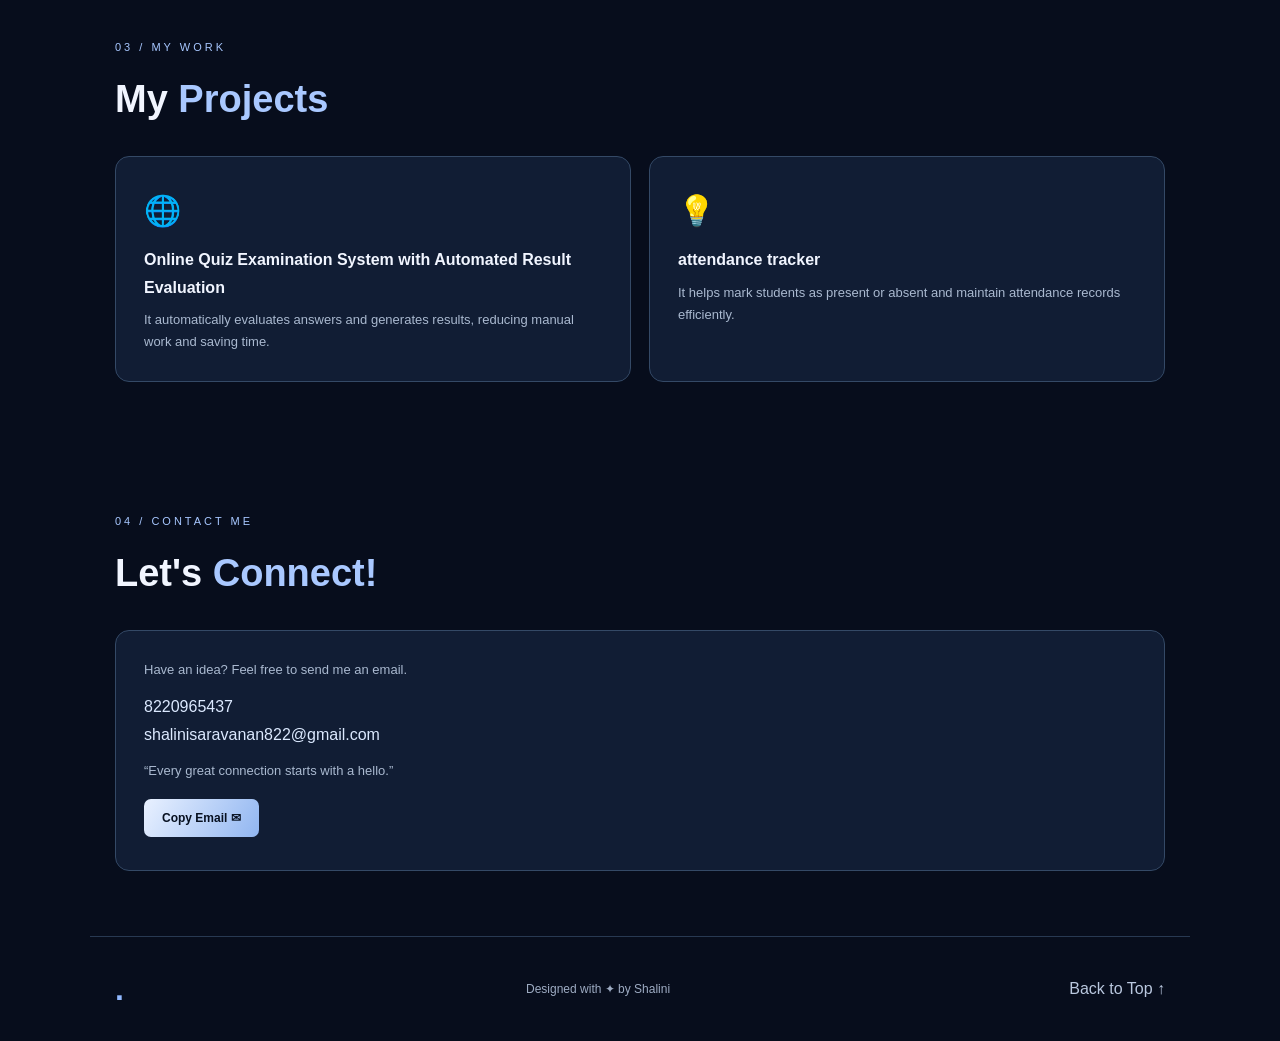
==== commit 27055efc: "Add files via upload" ====
--- a/index.html
+++ b/index.html
@@ -1,227 +1,154 @@
-<!DOCTYPE html>
-<html lang="en">
-<head>
-    <meta charset="UTF-8">
-    <meta name="viewport" content="width=device-width, initial-scale=1.0">
-    <title>Shalini S | Portfolio</title>
-    <link rel="stylesheet" href="style.css">
-    <link rel="preconnect" href="https://fonts.googleapis.com">
-    <link href="https://fonts.googleapis.com/css2?family=Poppins:wght@300;400;500;600;700;800&display=swap" rel="stylesheet">
-</head>
-<body>
-
-    <div class="cursor-glow"></div>
-
-    <header>
-        <a href="#home" class="logo">S<span>.</span></a>
-
-        <nav id="navbar">
-            <a href="#home" class="active">Home</a>
-            <a href="#about">About</a>
-            <a href="#skills">Skills</a>
-            <a href="#projects">Projects</a>
-            <a href="#contact">Contact</a>
-        </nav>
-
-        <button class="menu-btn" id="menuBtn" aria-label="Toggle menu">☰</button>
-    </header>
-
-    <main>
-        <section id="home" class="hero section">
-            <div class="hero-content reveal">
-                <p class="intro">HELLO, WELCOME TO MY PORTFOLIO</p>
-
-                <h1>I'm <span id="animatedName"></span><span class="typing-cursor">|</span></h1>
-
-                <h2>Aspiring <span class="gradient-text">Web Developer</span></h2>
-
-                <p class="hero-description">
-                    A passionate Computer Science student who loves creating
-                    creative websites and exploring new technologies.
-                </p>
-
-                <div class="hero-buttons">
-                    <a href="#projects" class="btn primary-btn">Explore My Work ↗</a>
-                    <a href="#contact" class="btn outline-btn">Contact Me</a>
-                </div>
-
-                <div class="social-links">
-                    <a href="https://github.com/Shalini671"
-                       target="_blank" rel="noopener noreferrer">GitHub ↗</a>
-                    <span>•</span>
-                    <a href="#about">Discover More ↓</a>
-                </div>
-            </div>
-
-            <div class="hero-visual reveal">
-                <div class="orbit orbit-one"></div>
-                <div class="orbit orbit-two"></div>
-                <div class="profile-circle">
-                    <div class="profile-placeholder">S</div>
-                    <!-- To display your photo, replace the S above with:
-                    <img src="shalini.jpg" alt="Shalini S">
-                    Keep shalini.jpg in the same folder. -->
-                </div>
-                <div class="floating-card card-top">✦ Creative Mind</div>
-                <div class="floating-card card-bottom">💻 Code • Create • Learn</div>
-            </div>
-        </section>
-
-        <section id="about" class="section">
-            <div class="section-heading reveal">
-                <p class="section-tag">GET TO KNOW ME</p>
-                <h2>About <span class="gradient-text">Me</span></h2>
-            </div>
-
-            <div class="about-card reveal">
-                <div class="about-icon">✧</div>
-                <div>
-                    <h3>Computer Science Student</h3>
-                    <p>
-                        I'm Shalini S, pursuing B.Sc. Computer Science at
-                        KG Institute of Technology. I'm interested in web
-                        development, programming and problem-solving.
-                        I enjoy learning new skills and turning ideas into
-                        useful digital experiences.
-                    </p>
-                    <div class="about-details">
-                        <div><span>🎓</span> B.Sc. Computer Science</div>
-                        <div><span>🏫</span> KG Institute of Technology</div>
-                        <div><span>💡</span> Web Development & Programming</div>
-                    </div>
-                </div>
-            </div>
-        </section>
-
-        <section id="skills" class="section">
-            <div class="section-heading reveal">
-                <p class="section-tag">WHAT I KNOW</p>
-                <h2>My <span class="gradient-text">Skills</span></h2>
-                <p class="section-description">
-                    Technologies I'm learning and using to build my projects.
-                </p>
-            </div>
-
-            <div class="skills-grid">
-                <div class="skill-card reveal">
-                    <span class="skill-icon">🌐</span>
-                    <h3>HTML</h3>
-                    <p>Web Structure</p>
-                    <div class="skill-line"><span style="--level:85%"></span></div>
-                </div>
-
-                <div class="skill-card reveal">
-                    <span class="skill-icon">🎨</span>
-                    <h3>CSS</h3>
-                    <p>Web Styling</p>
-                    <div class="skill-line"><span style="--level:80%"></span></div>
-                </div>
-
-                <div class="skill-card reveal">
-                    <span class="skill-icon">⚡</span>
-                    <h3>JavaScript</h3>
-                    <p>Web Interactivity</p>
-                    <div class="skill-line"><span style="--level:70%"></span></div>
-                </div>
-
-                <div class="skill-card reveal">
-                    <span class="skill-icon">🐍</span>
-                    <h3>Python</h3>
-                    <p>Programming</p>
-                    <div class="skill-line"><span style="--level:75%"></span></div>
-                </div>
-
-                <div class="skill-card reveal">
-                    <span class="skill-icon">☕</span>
-                    <h3>Java</h3>
-                    <p>Object-Oriented Programming</p>
-                    <div class="skill-line"><span style="--level:65%"></span></div>
-                </div>
-            </div>
-        </section>
-
-        <section id="projects" class="section">
-            <div class="section-heading reveal">
-                <p class="section-tag">MY RECENT WORK</p>
-                <h2>Featured <span class="gradient-text">Projects</span></h2>
-                <p class="section-description">
-                    Explore my projects by category.
-                </p>
-            </div>
-
-            <div class="filter-buttons reveal">
-                <button class="filter-btn active" data-filter="all">All</button>
-                <button class="filter-btn" data-filter="web">Web Development</button>
-                <button class="filter-btn" data-filter="java">Programming</button>
-            </div>
-
-            <div class="projects-grid">
-                <article class="project-card reveal" data-category="web">
-                    <div class="project-visual quiz-visual">
-                        <span>📝</span>
-                        <p>QUIZ SYSTEM</p>
-                    </div>
-                    <div class="project-info">
-                        <span class="project-label">WEB DEVELOPMENT</span>
-                        <h3>Online Quiz Examination System</h3>
-                        <p>
-                            An online quiz project designed to conduct
-                            examinations and evaluate results automatically.
-                        </p>
-                        <div class="project-tags">
-                            <span>HTML</span><span>CSS</span><span>JavaScript</span>
-                        </div>
-                        <a href="#contact" class="project-link">Project Enquiry ↗</a>
-                    </div>
-                </article>
-
-                <article class="project-card reveal" data-category="java">
-                    <div class="project-visual attendance-visual">
-                        <span>📊</span>
-                        <p>ATTENDANCE TRACKER</p>
-                    </div>
-                    <div class="project-info">
-                        <span class="project-label">PROGRAMMING</span>
-                        <h3>Mini Attendance Tracker</h3>
-                        <p>
-                            A mini project concept to record attendance
-                            and make student attendance tracking easier.
-                        </p>
-                        <div class="project-tags">
-                            <span>Programming</span><span>Logic</span>
-                        </div>
-                        <a href="#contact" class="project-link">Project Enquiry ↗</a>
-                    </div>
-                </article>
-            </div>
-
-            <p id="noProjects" class="no-projects" hidden>
-                No projects found in this category.
-            </p>
-        </section>
-
-        <section id="contact" class="section">
-            <div class="contact-card reveal">
-                <p class="section-tag">LET'S CONNECT</p>
-                <h2>Have an idea? Let's <span class="gradient-text">Talk!</span></h2>
-                <p>
-                    I'm always interested in learning, collaborating
-                    and exploring new opportunities.
-                </p>
-                <a href="https://github.com/Shalini671"
-                   target="_blank" rel="noopener noreferrer"
-                   class="btn primary-btn">Visit My GitHub ↗</a>
-            </div>
-        </section>
-    </main>
-
-    <footer>
-        <p>Designed & Built by <span>Shalini S</span></p>
-        <p>© <span id="year"></span> All Rights Reserved.</p>
-    </footer>
-
-    <button id="backToTop" aria-label="Back to top">↑</button>
-
-    <script src="script.js"></script>
-</body>
-</html>
+<!DOCTYPE html>
+<html lang="en">
+<head>
+  <meta charset="UTF-8">
+  <meta name="viewport" content="width=device-width, initial-scale=1.0">
+  <title>Shalini | My Portfolio</title>
+  <link rel="stylesheet" href="style.css">
+</head>
+<body>
+
+  <div class="stars" id="stars"></div>
+
+  <nav>
+    <h2 class="logo">SS<span>.</span></h2>
+    <button id="menuBtn">☰</button>
+    <div class="nav-links" id="navLinks">
+      <a href="#home">Home</a>
+      <a href="#about">About</a>
+      <a href="#skills">Skills</a>
+      <a href="#projects">Projects</a>
+      <a href="#contact">Contact</a>
+    </div>
+  </nav>
+
+  <section class="hero" id="home">
+    <div class="hero-text">
+      <p class="tag">WELCOME TO MY PORTFOLIO ✦</p>
+
+      <h1 id="name"></h1>
+
+      <h2>Creative Mind.
+        <span>Future Developer.</span>
+      </h2>
+
+      <p class="intro">
+        Hi! I'm Shalini. I love technology, creativity,
+        and learning new things. Welcome to my digital world!
+      </p>
+
+      <a href="#about" class="btn">Explore My World ↗</a>
+      <a href="#contact" class="btn outline">Contact Me</a>
+
+      <div class="stats">
+        <div><strong>01</strong><small>Creative Mind</small></div>
+        <div><strong>∞</strong><small>New Ideas</small></div>
+        <div><strong>100%</strong><small>Passion</small></div>
+      </div>
+    </div>
+
+    <div class="profile">
+      <div class="profile-card">
+        <p class="profile-title">✦ MY PROFILE</p>
+
+        <div class="photo-box">
+          <img id="myPhoto"
+     src="D:\JAVA\JAVA\JAVA\MyPortfolio\my-portfolio\shalini photo.jpeg"
+     alt="Shalini's profile photo">
+        </div>
+
+        
+        <input type="file" id="photoUpload" accept="image/*" hidden>
+
+        <h3>Shalini</h3>
+        <p class="small">Student | Tech Enthusiast</p>
+      </div>
+      <div class="floating one">✧ Creative</div>
+      <div class="floating two">⌘ Tech Explorer</div>
+    </div>
+  </section>
+
+  <section class="section" id="about">
+    <p class="tag">01 / ABOUT ME</p>
+    <h2>Know More About <span>Me</span></h2>
+
+    <div class="glass">
+      <h3>Learning. Creating. Growing. ✨</h3>
+      <p>
+        I'm Shalini, a curious learner interested in technology
+        and web development. I enjoy discovering new skills,
+        working on projects, and turning ideas into reality.
+      </p>
+    </div>
+  </section>
+
+  <section class="section" id="skills">
+    <p class="tag">02 / MY INTERESTS</p>
+    <h2>My <span>Skills</span></h2>
+
+    <div class="grid">
+      <div class="card">
+        <div class="icon">⌘</div>
+        <h3>Web Development</h3>
+        <p>HTML, CSS and JavaScript learning.</p>
+      </div>
+
+      <div class="card">
+        <div class="icon">✦</div>
+        <h3>Creative Design</h3>
+        <p>Beautiful layouts and creative ideas.</p>
+      </div>
+
+      <div class="card">
+        <div class="icon">↗</div>
+        <h3>Problem Solving</h3>
+        <p>Learning and improving every day.</p>
+      </div>
+    </div>
+  </section>
+
+  <section class="section" id="projects">
+    <p class="tag">03 / MY WORK</p>
+    <h2>My <span>Projects</span></h2>
+
+    <div class="grid">
+      <div class="card">
+        <div class="icon">🌐</div>
+        <h3>Online Quiz Examination System with Automated Result Evaluation</h3>
+        <p>It automatically evaluates answers and generates results, reducing manual work and saving time.</p>
+      </div>
+
+      <div class="card">
+        <div class="icon">💡</div>
+        <h3>attendance tracker</h3>
+        <p>It helps mark students as present or absent and maintain attendance records efficiently.</p>
+      </div>
+    </div>
+  </section>
+
+  <section class="section" id="contact">
+    <p class="tag">04 / CONTACT ME</p>
+    <h2>Let's <span>Connect!</span></h2>
+
+    <div class="glass contact-box">
+      <p>Have an idea? Feel free to send me an email.</p>
+      <a href="mailto:shalinisaravanan822@gmail.com" class="email">
+        <div>8220965437</div>
+        shalinisaravanan822@gmail.com
+      </a>
+      <p>“Every great connection starts with a hello.”</p>
+      <button class="btn" id="copyEmail">Copy Email ✉</button>
+    </div>
+  </section>
+
+  <footer>
+    <h2 class="logo"><span>.</span></h2>
+    <p>Designed with ✦ by Shalini</p>
+    <a href="#home">Back to Top ↑</a>
+  </footer>
+
+  <div id="toast">Email copied!</div>
+
+  <script src="script.js"></script>
+</body>
+</html>
--- a/style.css
+++ b/style.css
@@ -1,97 +1,466 @@
-/* ✨ Glitter background effect */
-.hero {
-    position: relative;
-    overflow: hidden;
-    isolation: isolate;
-}
-
-.hero::before {
-    content: "✦  ✧  ✨  ⋆  ✦  ✧  ⋆  ✨";
-    position: absolute;
-    inset: 0;
-    color: #ffffff;
-    font-size: 30px;
-    letter-spacing: 35px;
-    line-height: 100px;
-    overflow: hidden;
-    opacity: 0.7;
-    pointer-events: none;
-    z-index: -1;
-    animation: glitterMove 4s ease-in-out infinite alternate;
-}
-
-/* 💖 Bright glitter name */
-h1 span {
-    background: linear-gradient(
-        90deg,
-        #ff69b4,
-        #ffffff,
-        #c084fc,
-        #ffd700,
-        #ff69b4
-    );
-    background-size: 300% auto;
-    color: transparent;
-    background-clip: text;
-    -webkit-background-clip: text;
-    animation: nameGlow 3s linear infinite;
-    text-shadow: 0 0 15px #ff69b480;
-}
-
-/* 📸 Round photo with glow */
-.profile-photo {
-    width: 250px;
-    height: 250px;
-    object-fit: cover;
-    border-radius: 50%;
-    border: 4px solid #ffb6d9;
-    box-shadow: 0 0 15px #ff69b4,
-                0 0 35px #c084fc,
-                0 0 55px #ffb6d9;
-    animation: photoGlow 2s ease-in-out infinite alternate;
-}
-
-/* ✨ Button glow */
-.btn {
-    box-shadow: 0 0 12px #ff69b4;
-    transition: 0.3s ease;
-}
-
-.btn:hover {
-    transform: translateY(-4px) scale(1.05);
-    box-shadow: 0 0 25px #ff69b4,
-                0 0 40px #c084fc;
-}
-
-/* Animations */
-@keyframes glitterMove {
-    from {
-        transform: translateY(-15px);
-        opacity: 0.3;
-    }
-    to {
-        transform: translateY(15px);
-        opacity: 0.9;
-    }
-}
-
-@keyframes nameGlow {
-    from {
-        background-position: 0% center;
-    }
-    to {
-        background-position: 300% center;
-    }
-}
-
-@keyframes photoGlow {
-    from {
-        box-shadow: 0 0 12px #ff69b4,
-                    0 0 25px #c084fc;
-    }
-    to {
-        box-shadow: 0 0 25px #ff69b4,
-                    0 0 45px #c084fc,
-                    0 0 60px #ffd700;
-    }
-}
+* {
+  margin: 0;
+  padding: 0;
+  box-sizing: border-box;
+  scroll-behavior: smooth;
+}
+
+body {
+  background: #070d1c;
+  color: #f1f5ff;
+  font-family: Arial, sans-serif;
+  line-height: 1.7;
+  overflow-x: hidden;
+}
+
+.stars {
+  position: fixed;
+  inset: 0;
+  pointer-events: none;
+  z-index: -1;
+  background-image:
+    radial-gradient(2px 2px at 20% 30%, #dce6f4, transparent),
+    radial-gradient(2px 2px at 80% 20%, #a9c9ff, transparent),
+    radial-gradient(1px 1px at 50% 70%, #ffffff, transparent),
+    radial-gradient(2px 2px at 90% 80%, #a9c9ff, transparent);
+  background-size: 180px 180px;
+  animation: starMove 12s linear infinite;
+}
+
+@keyframes starMove {
+  from { background-position: 0 0; }
+  to { background-position: 180px 180px; }
+}
+
+nav {
+  max-width: 1150px;
+  margin: auto;
+  padding: 22px;
+  display: flex;
+  align-items: center;
+  justify-content: space-between;
+}
+
+.logo {
+  font-size: 32px;
+  color: #ffffff;
+  letter-spacing: 3px;
+}
+
+.logo span {
+  color: #91b9ff;
+}
+
+.nav-links {
+  display: flex;
+  gap: 25px;
+}
+
+.nav-links a,
+footer a {
+  color: #bac8df;
+  text-decoration: none;
+  transition: 0.3s;
+}
+
+.nav-links a:hover,
+footer a:hover {
+  color: white;
+  text-shadow: 0 0 12px #9bbfff;
+}
+
+#menuBtn {
+  display: none;
+  background: none;
+  color: white;
+  border: none;
+  font-size: 25px;
+}
+
+.hero {
+  max-width: 1150px;
+  min-height: 680px;
+  margin: auto;
+  padding: 65px 22px;
+  display: grid;
+  grid-template-columns: 1.1fr 0.9fr;
+  gap: 50px;
+  align-items: center;
+}
+
+.tag {
+  color: #a7c7ff;
+  letter-spacing: 3px;
+  font-size: 11px;
+}
+
+#name {
+  font-size: clamp(45px, 7vw, 82px);
+  letter-spacing: 5px;
+  line-height: 1.25;
+  margin: 22px 0;
+  overflow-wrap: anywhere;
+}
+
+#name span {
+  display: inline-block;
+  opacity: 0;
+  animation: letterShow 0.6s forwards;
+  color: #e9f1ff;
+  text-shadow: 0 0 18px #789ed8;
+}
+
+@keyframes letterShow {
+  from {
+    opacity: 0;
+    transform: translateY(35px) rotateX(90deg);
+  }
+  to {
+    opacity: 1;
+    transform: translateY(0) rotateX(0);
+  }
+}
+
+.hero h2 {
+  font-size: 24px;
+  font-weight: normal;
+}
+
+.hero h2 span,
+.section h2 span {
+  color: #a9c8ff;
+}
+
+.intro {
+  max-width: 520px;
+  margin: 20px 0 28px;
+  color: #a6b4cc;
+}
+
+.btn {
+  display: inline-block;
+  padding: 12px 18px;
+  margin: 5px 8px 5px 0;
+  border: none;
+  border-radius: 7px;
+  background: linear-gradient(120deg, #e9f1ff, #91b6f1);
+  color: #071020;
+  font-size: 12px;
+  font-weight: bold;
+  text-decoration: none;
+  cursor: pointer;
+  transition: 0.3s;
+}
+
+.btn:hover {
+  transform: translateY(-4px);
+  box-shadow: 0 0 25px #6f9fe8;
+}
+
+.outline {
+  color: #e3ecfc;
+  background: transparent;
+  border: 1px solid #627da5;
+}
+
+.stats {
+  display: flex;
+  gap: 30px;
+  margin-top: 38px;
+}
+
+.stats div {
+  display: flex;
+  flex-direction: column;
+}
+
+.stats strong {
+  font-size: 20px;
+  color: #e4edff;
+}
+
+.stats small {
+  color: #98a9c4;
+  font-size: 10px;
+}
+
+.profile {
+  max-width: 380px;
+  width: 100%;
+  margin: auto;
+  position: relative;
+}
+
+.profile-card {
+  position: relative;
+  z-index: 1;
+  text-align: center;
+  padding: 20px;
+  border: 1px solid #526887;
+  border-radius: 20px;
+  background: linear-gradient(145deg, #172744, #0b1222);
+  box-shadow: 0 0 40px #152a4a;
+  transition: 0.4s;
+}
+
+.profile-card:hover {
+  transform: translateY(-7px) rotateY(-3deg);
+  box-shadow: 0 0 55px #294976;
+}
+
+.profile-title {
+  color: #a9c8ff;
+  font-size: 11px;
+  letter-spacing: 3px;
+  margin-bottom: 15px;
+}
+
+.photo-box {
+  height: 330px;
+  overflow: hidden;
+  border-radius: 12px;
+  border: 1px solid #667fa5;
+}
+
+.photo-box img {
+  width: 100%;
+  height: 100%;
+  object-fit: cover;
+}
+
+.upload-btn {
+  display: block;
+  margin: 13px 0;
+  padding: 10px;
+  border: 1px dashed #7f9bc4;
+  border-radius: 8px;
+  color: #dce8fc;
+  font-size: 12px;
+  cursor: pointer;
+  transition: 0.3s;
+}
+
+.upload-btn:hover {
+  background: #263d60;
+}
+
+.profile-card h3 {
+  font-size: 20px;
+}
+
+.small {
+  font-size: 11px;
+  color: #9baecb;
+}
+
+.floating {
+  position: absolute;
+  z-index: 2;
+  padding: 10px 14px;
+  border: 1px solid #566f94;
+  background: #111e35;
+  border-radius: 8px;
+  font-size: 11px;
+  animation: float 3s ease-in-out infinite;
+}
+
+.one {
+  top: 20%;
+  left: -35px;
+}
+
+.two {
+  bottom: 20%;
+  right: -35px;
+  animation-delay: 1.5s;
+}
+
+@keyframes float {
+  50% { transform: translateY(-12px); }
+}
+
+.section {
+  max-width: 1100px;
+  margin: auto;
+  padding: 65px 25px;
+}
+
+.section h2 {
+  font-size: clamp(27px, 4vw, 38px);
+  margin: 10px 0 25px;
+}
+
+.glass,
+.card {
+  padding: 28px;
+  border: 1px solid #344966;
+  border-radius: 14px;
+  background: rgba(19, 33, 57, 0.85);
+  transition: 0.3s;
+}
+
+.glass p,
+.card p {
+  color: #aab9d0;
+  font-size: 13px;
+}
+
+.glass h3 {
+  margin-bottom: 10px;
+}
+
+.grid {
+  display: grid;
+  grid-template-columns: repeat(3, 1fr);
+  gap: 18px;
+}
+
+.card:hover {
+  transform: translateY(-7px);
+  border-color: #a5c5ff;
+  box-shadow: 0 10px 30px #101f37;
+}
+
+.icon {
+  font-size: 30px;
+  color: #a8c7ff;
+  margin-bottom: 10px;
+}
+
+.card h3 {
+  font-size: 16px;
+  margin-bottom: 8px;
+}
+
+#projects .grid {
+  grid-template-columns: repeat(2, 1fr);
+}
+
+.contact-box {
+  display: flex;
+  flex-direction: column;
+  align-items: flex-start;
+  gap: 12px;
+}
+
+.email {
+  color: #dce9ff;
+  overflow-wrap: anywhere;
+  text-decoration: none;
+}
+
+.email:hover {
+  color: #a4c7ff;
+}
+
+footer {
+  max-width: 1100px;
+  margin: auto;
+  padding: 25px;
+  border-top: 1px solid #283952;
+  display: flex;
+  align-items: center;
+  justify-content: space-between;
+  gap: 15px;
+}
+
+footer p {
+  color: #9eacc3;
+  font-size: 12px;
+}
+
+#toast {
+  position: fixed;
+  bottom: 25px;
+  left: 50%;
+  transform: translate(-50%, 20px);
+  padding: 12px 20px;
+  border-radius: 8px;
+  background: #e5efff;
+  color: #071020;
+  opacity: 0;
+  transition: 0.3s;
+  pointer-events: none;
+}
+
+#toast.show {
+  opacity: 1;
+  transform: translate(-50%, 0);
+}
+
+@media (max-width: 800px) {
+  .hero {
+    grid-template-columns: 1fr;
+    text-align: center;
+    gap: 60px;
+  }
+
+  .intro {
+    margin-left: auto;
+    margin-right: auto;
+  }
+
+  .stats {
+    justify-content: center;
+  }
+
+  .grid,
+  #projects .grid {
+    grid-template-columns: 1fr;
+  }
+
+  .profile {
+    max-width: 330px;
+  }
+
+  .photo-box {
+    height: 290px;
+  }
+
+  .one { left: -15px; }
+  .two { right: -15px; }
+}
+
+@media (max-width: 600px) {
+  nav {
+    position: relative;
+  }
+
+  #menuBtn {
+    display: block;
+  }
+
+  .nav-links {
+    display: none;
+    position: absolute;
+    top: 70px;
+    right: 15px;
+    flex-direction: column;
+    gap: 15px;
+    background: #0e78c4;
+    border: 1px solid #526887;
+    border-radius: 10px;
+    padding: 20px;
+    z-index: 5;
+  }
+
+  .nav-links.open {
+    display: flex;
+  }
+
+  .stats {
+    gap: 20px;
+  }
+
+  .section {
+    padding: 45px 22px;
+  }
+
+  footer {
+    flex-wrap: wrap;
+  }
+
+  footer p {
+    width: 100%;
+  }
+}
